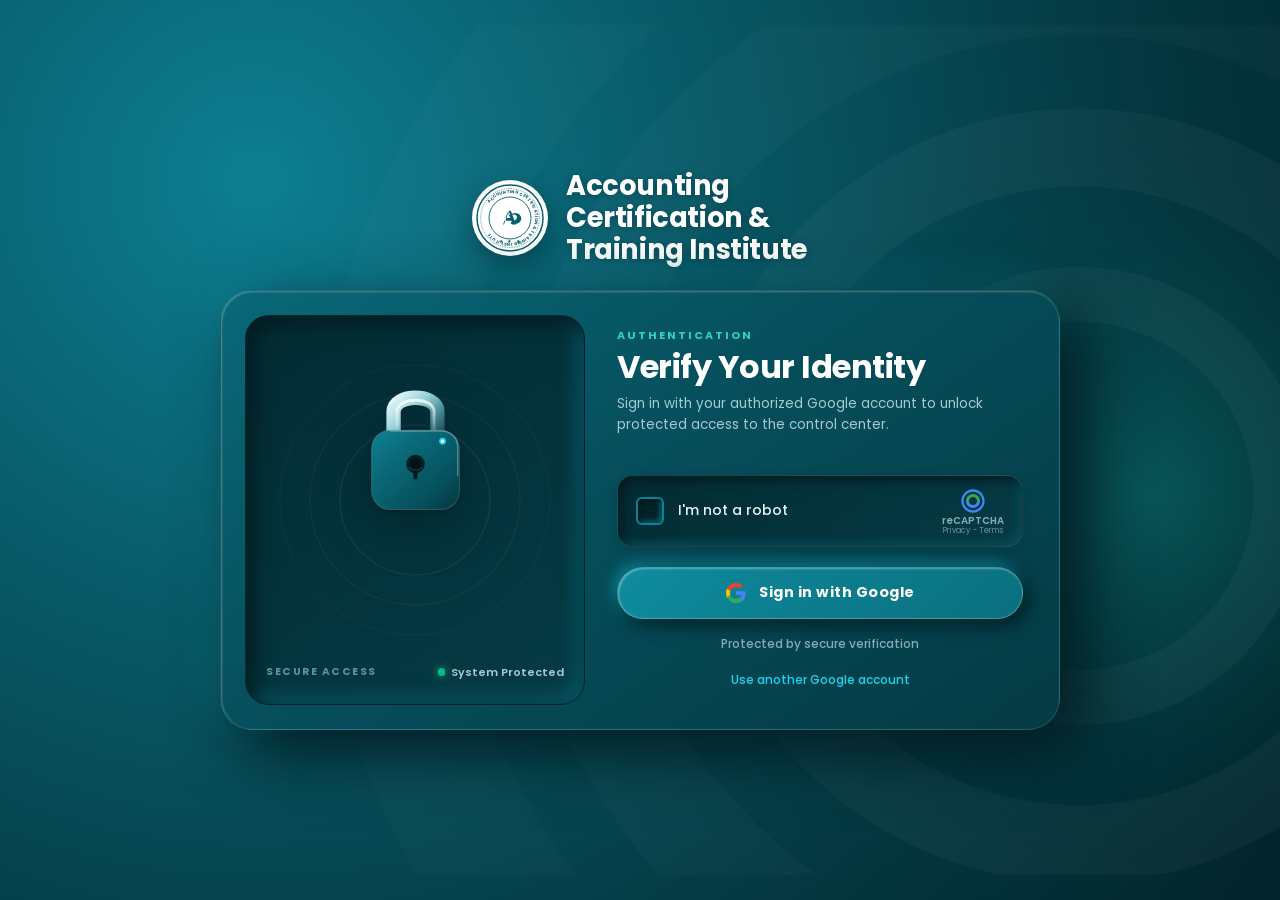
==== index.html @ cc37dbb9 "feat: google sign in with 3D lock-to-checkmark transition and no numeric inputs Co-authored-by: aren" ====
<!DOCTYPE html>
<html lang="en">
<head>
<meta charset="UTF-8">
<meta name="viewport" content="width=device-width, initial-scale=1.0">
<title>Accounting Certification &amp; Training Institute — Sign In</title>
<link rel="preconnect" href="https://fonts.googleapis.com">
<link rel="preconnect" href="https://fonts.gstatic.com" crossorigin>
<link href="https://fonts.googleapis.com/css2?family=Poppins:wght@300;400;500;600;700;800&display=swap" rel="stylesheet">
<link rel="stylesheet" href="css/style.css">
</head>
<body class="auth-3d-body">

<div class="auth-page-container">
  <!-- Subtle background ripple contours matching ACTI reference -->
  <svg class="bg-ripple-waves" viewBox="0 0 1200 900" aria-hidden="true">
    <defs>
      <radialGradient id="tealWaveGlow" cx="60%" cy="50%" r="50%">
        <stop offset="0%" stop-color="#14b8a6" stop-opacity="0.25"/>
        <stop offset="45%" stop-color="#0d9488" stop-opacity="0.12"/>
        <stop offset="100%" stop-color="#022d34" stop-opacity="0"/>
      </radialGradient>
    </defs>
    <circle cx="850" cy="500" r="220" fill="none" stroke="rgba(255,255,255,0.04)" stroke-width="60" />
    <circle cx="850" cy="500" r="380" fill="none" stroke="rgba(255,255,255,0.035)" stroke-width="85" />
    <circle cx="850" cy="500" r="560" fill="none" stroke="rgba(255,255,255,0.025)" stroke-width="115" />
    <circle cx="850" cy="500" r="760" fill="none" stroke="rgba(255,255,255,0.018)" stroke-width="145" />
    <circle cx="850" cy="500" r="420" fill="url(#tealWaveGlow)" />
  </svg>

  <!-- Top ACTI Brand Bar -->
  <header class="acti-brand-header">
    <div class="acti-seal-badge">
      <svg class="seal-svg" viewBox="0 0 120 120" width="76" height="76">
        <circle cx="60" cy="60" r="58" fill="#ffffff" />
        <circle cx="60" cy="60" r="55" fill="none" stroke="#085f6c" stroke-width="2.5" />
        <circle cx="60" cy="60" r="49" fill="none" stroke="#085f6c" stroke-width="1" stroke-dasharray="2,2" />
        <circle cx="60" cy="60" r="35" fill="none" stroke="#085f6c" stroke-width="1.5" />
        <defs>
          <path id="sealTextPath" d="M 18,60 A 42,42 0 1,1 102,60 A 42,42 0 0,1 18,60" />
        </defs>
        <text font-family="'Poppins', sans-serif" font-size="6.8" font-weight="700" fill="#085f6c" letter-spacing="0.7">
          <textPath href="#sealTextPath" startOffset="50%" text-anchor="middle">
            ACCOUNTING CERTIFICATION &amp; TRAINING INSTITUTE
          </textPath>
        </text>
        <text x="60" y="101" font-family="'Poppins', sans-serif" font-size="8" fill="#085f6c" text-anchor="middle" letter-spacing="3">★ ★ ★</text>
        <!-- Stylized AC monogram with eagle head in center -->
        <g transform="translate(60, 58) scale(0.72)" fill="#085f6c">
          <path d="M-22,18 L-14,18 L-2,-14 L2,-14 L14,18 L6,18 L3,9 L-13,9 L-16,18 Z M-11,3 L1,3 L-5,-10 Z" />
          <path d="M-2,-2 C12,-16 26,-6 26,4 C26,14 14,20 2,16 C0,15 4,12 8,10 C16,7 18,1 14,-4 C10,-8 2,-2 -2,-2 Z" />
          <!-- Eagle eye & beak contour -->
          <circle cx="-1" cy="-7" r="1.8" fill="#ffffff" />
          <path d="M12,-3 C16,-2 21,-5 23,-8 C20,-5 16,-5 12,-3 Z" />
        </g>
      </svg>
    </div>
    <div class="acti-brand-text">
      <h1 class="acti-title">Accounting<br>Certification &amp;<br>Training Institute</h1>
    </div>
  </header>

  <!-- The 3D Neumorphic Verification Card -->
  <main class="auth-3d-card" id="authCard">
    <!-- LEFT PANEL: Inset Frame with 3D Lock (Image 2) or 3D Check Dial (Image 1) -->
    <div class="auth-3d-left">
      <div class="auth-3d-well" id="auth3dWell">
        <!-- Concentric ripples inside well -->
        <svg class="well-ripples" viewBox="0 0 320 320" aria-hidden="true">
          <circle cx="160" cy="150" r="75" fill="none" stroke="rgba(255,255,255,0.06)" stroke-width="1.5" />
          <circle cx="160" cy="150" r="105" fill="none" stroke="rgba(255,255,255,0.04)" stroke-width="1.5" />
          <circle cx="160" cy="150" r="135" fill="none" stroke="rgba(255,255,255,0.025)" stroke-width="1.5" />
        </svg>

        <!-- STATE A: 3D Neumorphic Padlock (Default - Image 2) -->
        <div class="visual-lock-wrap" id="visualLock">
          <svg class="lock-3d-svg" viewBox="0 0 160 180" width="135" height="155">
            <defs>
              <linearGradient id="shackleGrad" x1="0%" y1="0%" x2="100%" y2="100%">
                <stop offset="0%" stop-color="#e2f6f8" />
                <stop offset="35%" stop-color="#9bd4dc" />
                <stop offset="70%" stop-color="#468894" />
                <stop offset="100%" stop-color="#1b4b53" />
              </linearGradient>
              <linearGradient id="shackleHighlight" x1="0%" y1="0%" x2="0%" y2="100%">
                <stop offset="0%" stop-color="#ffffff" stop-opacity="0.8" />
                <stop offset="100%" stop-color="#ffffff" stop-opacity="0" />
              </linearGradient>
              <linearGradient id="lockBodyGrad" x1="0%" y1="0%" x2="100%" y2="100%">
                <stop offset="0%" stop-color="#0f8193" />
                <stop offset="30%" stop-color="#0a6b7a" />
                <stop offset="75%" stop-color="#064f5c" />
                <stop offset="100%" stop-color="#03353e" />
              </linearGradient>
              <filter id="softGlow" x="-20%" y="-20%" width="140%" height="140%">
                <feGaussianBlur stdDeviation="3" result="blur" />
                <feComposite in="SourceGraphic" in2="blur" operator="over" />
              </filter>
            </defs>

            <path d="M 54,78 L 54,46 C 54,23 106,23 106,46 L 106,78" fill="none" stroke="#022127" stroke-width="18" stroke-linecap="round" opacity="0.4" />
            <path d="M 54,76 L 54,44 C 54,22 106,22 106,44 L 106,76" fill="none" stroke="url(#shackleGrad)" stroke-width="17" stroke-linecap="round" />
            <path d="M 58,74 L 58,44 C 58,26 102,26 102,44 L 102,74" fill="none" stroke="url(#shackleHighlight)" stroke-width="3.5" stroke-linecap="round" />

            <ellipse cx="54" cy="76" rx="10" ry="4" fill="#021c21" opacity="0.6" />
            <ellipse cx="106" cy="76" rx="10" ry="4" fill="#021c21" opacity="0.6" />

            <g class="lock-body-group">
              <rect x="29" y="69" width="102" height="92" rx="22" ry="22" fill="#021a1f" opacity="0.5" filter="url(#softGlow)" />
              <rect x="28" y="66" width="104" height="94" rx="22" ry="22" fill="url(#lockBodyGrad)" stroke="rgba(255,255,255,0.18)" stroke-width="1.2" />
              <path d="M 50,67 L 110,67 C 122,67 130,75 130,87 L 130,120" fill="none" stroke="rgba(255,255,255,0.3)" stroke-width="1.5" stroke-linecap="round" />

              <circle class="led-pulse-dot" cx="112" cy="79" r="4" fill="#22d3ee" />
              <circle cx="112" cy="79" r="2" fill="#ffffff" />

              <g class="lock-keyhole">
                <circle cx="80" cy="106" r="11" fill="#021f25" />
                <path d="M 76,106 L 84,106 L 82,124 L 78,124 Z" fill="#021f25" />
                <circle cx="80" cy="106" r="7" fill="#011418" />
                <path d="M 77.5,106 L 82.5,106 L 81.2,122 L 78.8,122 Z" fill="#011418" />
                <path d="M 72,110 A 11,11 0 0,0 88,110" fill="none" stroke="rgba(255,255,255,0.15)" stroke-width="1.2" />
              </g>
            </g>
          </svg>
        </div>

        <!-- STATE B: 3D Checkmark Dial (Upon Verified - Image 1) -->
        <div class="visual-dial-wrap" id="visualDial" style="display:none;">
          <svg class="dial-3d-svg" viewBox="0 0 200 200" width="165" height="165">
            <defs>
              <linearGradient id="dialBezelGrad" x1="0%" y1="0%" x2="100%" y2="100%">
                <stop offset="0%" stop-color="#0f8193" />
                <stop offset="100%" stop-color="#03353e" />
              </linearGradient>
              <linearGradient id="dialDomeGrad" x1="0%" y1="0%" x2="100%" y2="100%">
                <stop offset="0%" stop-color="#149cb2" />
                <stop offset="40%" stop-color="#0b7383" />
                <stop offset="100%" stop-color="#043c46" />
              </linearGradient>
              <filter id="dialGlow" x="-30%" y="-30%" width="160%" height="160%">
                <feGaussianBlur stdDeviation="4" result="blur" />
                <feComposite in="SourceGraphic" in2="blur" operator="over" />
              </filter>
            </defs>

            <circle cx="100" cy="103" r="66" fill="#021a1f" opacity="0.6" filter="url(#dialGlow)" />
            <circle cx="100" cy="100" r="66" fill="url(#dialBezelGrad)" stroke="rgba(255,255,255,0.22)" stroke-width="1.5" />
            <circle cx="100" cy="100" r="54" fill="#021c21" />
            <circle cx="100" cy="100" r="48" fill="url(#dialDomeGrad)" stroke="rgba(255,255,255,0.25)" stroke-width="1.2" />

            <!-- 3D Emerald Checkmark -->
            <path class="dial-check-path" d="M 80,102 L 94,116 L 126,82" fill="none" stroke="#10b981" stroke-width="8.5" stroke-linecap="round" stroke-linejoin="round" filter="drop-shadow(0 4px 8px rgba(16,185,129,0.5))" />
          </svg>
        </div>

        <!-- Well Footer Labels -->
        <div class="well-footer">
          <span class="well-secure-label">SECURE ACCESS</span>
          <span class="well-protected-label" id="wellStatusTag">
            <span class="status-green-dot"></span> System Protected
          </span>
        </div>
      </div>
    </div>

    <!-- RIGHT PANEL: Google Authentication (Clean, Google Sign-In Only, No Numerics) -->
    <div class="auth-3d-right">
      <div class="auth-header-block">
        <span class="auth-category-tag">AUTHENTICATION</span>
        <h2 class="auth-main-title">Verify Your Identity</h2>
        <p class="auth-sub-desc">Sign in with your authorized Google account to unlock protected access to the control center.</p>
      </div>

      <form id="googleAuthForm" class="auth-google-form" novalidate>
        <!-- Honeypot (hidden) -->
        <div style="display:none;" aria-hidden="true">
          <input type="text" id="hp" name="hp" tabindex="-1" autocomplete="off">
        </div>

        <!-- 3D Neumorphic reCAPTCHA Box -->
        <div class="auth-recaptcha-card">
          <div class="recaptcha-left-group">
            <div class="recaptcha-3d-box" id="recaptchaBox" role="checkbox" tabindex="0" aria-checked="false">
              <svg class="recaptcha-check-svg" viewBox="0 0 24 24" width="18" height="18">
                <path d="M4 12l5 5L20 6" fill="none" stroke="#22d3ee" stroke-width="3.2" stroke-linecap="round" stroke-linejoin="round"/>
              </svg>
            </div>
            <label class="recaptcha-3d-label" id="recaptchaLabel">I'm not a robot</label>
          </div>

          <div class="recaptcha-right-badge">
            <svg viewBox="0 0 24 24" width="28" height="28">
              <path fill="#4285F4" d="M12 2C6.48 2 2 6.48 2 12s4.48 10 10 10 10-4.48 10-10S17.52 2 12 2zm0 18c-4.41 0-8-3.59-8-8s3.59-8 8-8 8 3.59 8 8-3.59 8-8 8z"/>
              <path fill="#34A853" d="M12 6c-3.31 0-6 2.69-6 6h2.5c0-1.93 1.57-3.5 3.5-3.5s3.5 1.57 3.5 3.5h2.5c0-3.31-2.69-6-6-6z"/>
              <path fill="#4285F4" d="M12 18c3.31 0 6-2.69 6-6h-2.5c0 1.93-1.57 3.5-3.5 3.5S8.5 13.93 8.5 12H6c0 3.31 2.69 6 6 6z"/>
            </svg>
            <span class="recaptcha-brand-txt">reCAPTCHA</span>
            <span class="recaptcha-terms-txt">Privacy - Terms</span>
          </div>
        </div>

        <div class="recaptcha-err-hint" id="recaptchaHint" style="display:none;">
          Please verify that you are not a robot.
        </div>

        <!-- 3D Pill Google Sign-In Button -->
        <button type="submit" class="btn-3d-google-signin" id="btnGoogleSignIn">
          <svg class="google-icon" viewBox="0 0 24 24" width="22" height="22">
            <path fill="#4285F4" d="M22.56 12.25c0-.78-.07-1.53-.2-2.25H12v4.26h5.92c-.26 1.37-1.04 2.53-2.21 3.31v2.77h3.57c2.08-1.92 3.28-4.74 3.28-8.09z"/>
            <path fill="#34A853" d="M12 23c2.97 0 5.46-.98 7.28-2.66l-3.57-2.77c-.98.66-2.23 1.06-3.71 1.06-2.86 0-5.29-1.93-6.16-4.53H2.18v2.84C3.99 20.53 7.7 23 12 23z"/>
            <path fill="#FBBC05" d="M5.84 14.09c-.22-.66-.35-1.36-.35-2.09s.13-1.43.35-2.09V7.06H2.18C1.43 8.55 1 10.22 1 12s.43 3.45 1.18 4.94l2.85-2.22.81-.63z"/>
            <path fill="#EA4335" d="M12 5.38c1.62 0 3.06.56 4.21 1.64l3.15-3.15C17.45 2.09 14.97 1 12 1 7.7 1 3.99 3.47 2.18 7.06l3.66 2.84c.87-2.6 3.3-4.52 6.16-4.52z"/>
          </svg>
          <span id="btnText">Sign in with Google</span>
        </button>

        <!-- Status / Feedback Line -->
        <div class="auth-feedback-status" id="authFeedback">
          Protected by secure verification
        </div>

        <!-- Optional Switch Account link -->
        <div class="auth-alt-row">
          <button type="button" class="btn-alt-account" id="btnAltAccount">
            Use another Google account
          </button>
        </div>
      </form>
    </div>
  </main>
</div>

<script type="module" src="js/app.js"></script>
</body>
</html>
---- css/style.css ----
/* ==========================================================================
   ACCOUNTING CERTIFICATION & TRAINING INSTITUTE — CONTROL CENTER
   3D Neumorphic Teal Theme — Identity Verification & Secure Portal
   Main Admin: dcchamie25@gmail.com
   Font: Poppins exclusively
   ========================================================================== */

@import url('https://fonts.googleapis.com/css2?family=Poppins:wght@300;400;500;600;700;800&display=swap');

:root {
  --teal: #086375;
  --teal-dark: #054a57;
  --teal-deep: #023840;
  --teal-ocean: #065a68;
  --teal-light: #0d8299;
  --teal-pale: #e0f2f1;
  --teal-cyan: #22d3ee;
  --teal-mint: #2dd4bf;

  --ink: #0f172a;
  --ink-dim: #475569;
  --bg: #f4f9fa;
  --surface: #ffffff;
  --surface-2: #eef6f8;
  --line: #cfe6ea;

  --error: #ef4444;
  --success: #10b981;
  --warning: #f59e0b;

  --shadow: 0 4px 12px rgba(8, 99, 117, 0.08);
  --shadow-sm: 0 2px 6px rgba(8, 99, 117, 0.04);
  --radius: 14px;
  --radius-sm: 8px;

  --font-head: 'Poppins', -apple-system, BlinkMacSystemFont, "Segoe UI", Roboto, sans-serif;
  --font-body: 'Poppins', -apple-system, BlinkMacSystemFont, "Segoe UI", Roboto, sans-serif;

  --transition: 200ms ease;
}

* { box-sizing: border-box; margin: 0; padding: 0; }

html { scroll-behavior: smooth; }

body {
  font-family: var(--font-body);
  background: var(--bg);
  color: var(--ink);
  line-height: 1.5;
  -webkit-font-smoothing: antialiased;
}

a { color: var(--teal-dark); text-decoration: none; }
a:hover { text-decoration: underline; }

button {
  font-family: inherit;
  border: none;
  outline: none;
  background: none;
  cursor: pointer;
}

input, select, textarea {
  font-family: inherit;
  font-size: 1rem;
}

::selection { background: var(--teal-mint); color: #022c33; }

/* ==========================================================================
   3D NEUMORPHIC TEAL AUTHENTICATION / VERIFY YOUR IDENTITY (IMAGE 1, 2, 3)
   ========================================================================== */

.auth-3d-body {
  min-height: 100vh;
  width: 100vw;
  background: radial-gradient(circle at 20% 20%, #0d7f92 0%, #085a68 35%, #043841 70%, #022329 100%);
  display: flex;
  align-items: center;
  justify-content: center;
  overflow-x: hidden;
  position: relative;
  font-family: var(--font-body);
}

.auth-page-container {
  width: 100%;
  min-height: 100vh;
  display: flex;
  flex-direction: column;
  align-items: center;
  justify-content: center;
  padding: 32px 20px;
  position: relative;
  z-index: 2;
}

/* Background ripple wave circles radiating in deep teal */
.bg-ripple-waves {
  position: fixed;
  right: -120px;
  top: 50%;
  transform: translateY(-50%);
  width: 1100px;
  height: 850px;
  pointer-events: none;
  z-index: 1;
}

/* Top ACTI Seal & Brand Title */
.acti-brand-header {
  display: flex;
  align-items: center;
  gap: 18px;
  margin-bottom: 24px;
  z-index: 5;
  user-select: none;
}

.acti-seal-badge {
  width: 76px;
  height: 76px;
  border-radius: 50%;
  background: #ffffff;
  padding: 2px;
  display: flex;
  align-items: center;
  justify-content: center;
  box-shadow: 0 12px 30px rgba(2, 28, 33, 0.45);
  transition: transform 0.3s ease;
}

.acti-seal-badge:hover {
  transform: scale(1.04);
}

.acti-brand-text {
  display: flex;
  flex-direction: column;
}

.acti-title {
  font-family: var(--font-head);
  font-size: clamp(1.35rem, 2.6vw, 1.7rem);
  font-weight: 700;
  color: #ffffff;
  line-height: 1.18;
  letter-spacing: -0.4px;
  margin: 0;
  text-shadow: 0 2px 8px rgba(2, 28, 33, 0.35);
}

/* Main 3D Neumorphic Card */
.auth-3d-card {
  display: flex;
  flex-direction: row;
  width: 100%;
  max-width: 840px;
  min-height: 440px;
  border-radius: 32px;
  background: linear-gradient(145deg, #096878 0%, #064e5b 45%, #043a44 100%);
  box-shadow:
    22px 22px 65px #021a1f,
    -12px -12px 42px rgba(18, 142, 163, 0.32),
    inset 1px 1px 2px rgba(255, 255, 255, 0.28);
  border: 1px solid rgba(255, 255, 255, 0.12);
  padding: 24px;
  gap: 32px;
  position: relative;
  z-index: 5;
  backdrop-filter: blur(8px);
  box-sizing: border-box;
}

/* Left Panel: Recessed Inset Well */
.auth-3d-left {
  flex: 0 0 340px;
  display: flex;
  flex-direction: column;
}

.auth-3d-well {
  position: relative;
  flex: 1;
  border-radius: 24px;
  background: linear-gradient(145deg, #032b32 0%, #053b45 100%);
  box-shadow:
    inset 8px 8px 18px #021c21,
    inset -8px -8px 18px #085563;
  border: 1px solid rgba(0, 0, 0, 0.25);
  display: flex;
  flex-direction: column;
  align-items: center;
  justify-content: center;
  padding: 24px 20px;
  overflow: hidden;
}

/* Concentric ripples inside well */
.well-ripples {
  position: absolute;
  top: 50%;
  left: 50%;
  transform: translate(-50%, -50%);
  width: 320px;
  height: 320px;
  pointer-events: none;
  z-index: 1;
}

/* 3D Padlock and 3D Dial Visual Wrappers */
.visual-lock-wrap,
.visual-dial-wrap {
  position: relative;
  z-index: 2;
  display: flex;
  align-items: center;
  justify-content: center;
  width: 100%;
  height: 220px;
  transition: all 0.4s cubic-bezier(0.16, 1, 0.3, 1);
}

.lock-3d-svg {
  filter: drop-shadow(0 14px 24px rgba(2, 22, 27, 0.45));
  transition: transform 0.3s ease;
}

.lock-3d-svg:hover {
  transform: scale(1.03);
}

/* Status LED Pulse */
.led-pulse-dot {
  animation: ledGlowPulse 2s infinite ease-in-out;
}

@keyframes ledGlowPulse {
  0%, 100% { fill: #22d3ee; filter: drop-shadow(0 0 2px #22d3ee); }
  50% { fill: #38bdf8; filter: drop-shadow(0 0 8px #38bdf8); }
}

.dial-3d-svg {
  filter: drop-shadow(0 14px 26px rgba(2, 22, 27, 0.5));
}

.dial-check-path {
  animation: checkmarkPop 0.5s cubic-bezier(0.16, 1, 0.3, 1) forwards;
}

@keyframes checkmarkPop {
  0% { stroke-dasharray: 80; stroke-dashoffset: 80; opacity: 0; }
  100% { stroke-dasharray: 80; stroke-dashoffset: 0; opacity: 1; }
}

/* Well Footer */
.well-footer {
  width: 100%;
  display: flex;
  align-items: center;
  justify-content: space-between;
  margin-top: auto;
  padding-top: 10px;
  position: relative;
  z-index: 2;
  user-select: none;
}

.well-secure-label {
  font-family: var(--font-head);
  font-size: 10.5px;
  font-weight: 700;
  color: #5b929c;
  letter-spacing: 1.5px;
}

.well-protected-label {
  font-family: var(--font-head);
  font-size: 11px;
  font-weight: 600;
  color: #a4cbd2;
  display: flex;
  align-items: center;
  gap: 6px;
}

.status-green-dot {
  width: 7.5px;
  height: 7.5px;
  border-radius: 50%;
  background: #10b981;
  box-shadow: 0 0 8px #10b981;
  display: inline-block;
}

/* Right Panel: Authentication Form */
.auth-3d-right {
  flex: 1;
  display: flex;
  flex-direction: column;
  justify-content: center;
  padding: 8px 12px 8px 0;
}

.auth-header-block {
  margin-bottom: 22px;
}

.auth-category-tag {
  display: block;
  font-family: var(--font-head);
  font-size: 11px;
  font-weight: 700;
  color: #2dd4bf;
  letter-spacing: 2px;
  text-transform: uppercase;
  margin-bottom: 4px;
}

.auth-main-title {
  font-family: var(--font-head);
  font-size: clamp(1.65rem, 2.5vw, 2.1rem);
  font-weight: 700;
  color: #ffffff;
  letter-spacing: -0.5px;
  margin: 0 0 8px 0;
  line-height: 1.2;
}

.auth-sub-desc {
  font-family: var(--font-body);
  font-size: 13.5px;
  color: #a2cbd2;
  line-height: 1.5;
  margin: 0;
}

/* 3D Neumorphic reCAPTCHA Card */
.auth-recaptcha-card {
  display: flex;
  align-items: center;
  justify-content: space-between;
  width: 100%;
  height: 72px;
  background: linear-gradient(145deg, #032b32 0%, #053b45 100%);
  border: 1px solid rgba(255, 255, 255, 0.1);
  border-radius: 16px;
  padding: 0 18px;
  margin-top: 18px;
  margin-bottom: 20px;
  box-shadow:
    inset 4px 4px 10px #021a1e,
    inset -3px -3px 8px #085563,
    0 4px 12px rgba(2, 28, 33, 0.2);
  box-sizing: border-box;
  transition: border-color 0.2s ease;
}

.auth-recaptcha-card:hover {
  border-color: rgba(34, 211, 238, 0.35);
}

.recaptcha-left-group {
  display: flex;
  align-items: center;
  gap: 14px;
}

.recaptcha-3d-box {
  width: 28px;
  height: 28px;
  border-radius: 6px;
  background: #022228;
  border: 2px solid #0d8294;
  box-shadow: inset 2px 2px 5px #011417, inset -2px -2px 5px #0a6977;
  display: flex;
  align-items: center;
  justify-content: center;
  cursor: pointer;
  transition: all 0.2s ease;
  flex-shrink: 0;
}

.recaptcha-3d-box:hover {
  border-color: #22d3ee;
  box-shadow: inset 2px 2px 5px #011417, inset -2px -2px 5px #0a6977, 0 0 10px rgba(34, 211, 238, 0.3);
}

.recaptcha-3d-box.checked {
  background: #022f37;
  border-color: #22d3ee;
  box-shadow: 0 0 12px rgba(34, 211, 238, 0.5);
}

.recaptcha-check-svg {
  display: none;
}

.recaptcha-3d-box.checked .recaptcha-check-svg {
  display: block;
}

.recaptcha-3d-label {
  font-family: var(--font-head);
  font-size: 14px;
  font-weight: 500;
  color: #e2f6f8;
  white-space: nowrap;
  cursor: pointer;
  user-select: none;
}

.recaptcha-right-badge {
  display: flex;
  flex-direction: column;
  align-items: center;
  justify-content: center;
  gap: 1px;
  user-select: none;
}

.recaptcha-brand-txt {
  font-family: var(--font-head);
  font-size: 10px;
  font-weight: 600;
  color: #82aeb6;
  line-height: 1;
}

.recaptcha-terms-txt {
  font-family: var(--font-head);
  font-size: 8px;
  color: #5b929c;
  line-height: 1;
}

.recaptcha-err-hint {
  font-family: var(--font-head);
  font-size: 12.5px;
  font-weight: 600;
  color: #f87171;
  margin-top: -12px;
  margin-bottom: 16px;
  text-align: left;
}

/* 3D Pill Google Sign-In Button */
.btn-3d-google-signin {
  width: 100%;
  height: 52px;
  border-radius: 26px;
  border: 1px solid rgba(255, 255, 255, 0.22);
  background: linear-gradient(135deg, #0e8c9e 0%, #0a6f7e 100%);
  box-shadow:
    6px 6px 18px #021d22,
    -4px -4px 14px #0e8798,
    inset 1px 1px 2px rgba(255, 255, 255, 0.35);
  color: #ffffff;
  font-family: var(--font-head);
  font-size: 14.5px;
  font-weight: 700;
  letter-spacing: 0.5px;
  cursor: pointer;
  transition: all 0.25s ease;
  margin-bottom: 16px;
  display: flex;
  align-items: center;
  justify-content: center;
  gap: 12px;
  user-select: none;
}

.btn-3d-google-signin:hover {
  transform: translateY(-2px);
  box-shadow:
    8px 8px 24px #021d22,
    -6px -6px 18px #129bb0,
    0 0 16px rgba(34, 211, 238, 0.3);
  background: linear-gradient(135deg, #129bb0 0%, #0c7c8d 100%);
}

.btn-3d-google-signin:active {
  transform: translateY(1px);
  box-shadow: inset 4px 4px 8px #032c33;
}

.btn-3d-google-signin.verified-btn {
  background: linear-gradient(135deg, #059669 0%, #10b981 100%);
  box-shadow:
    0 0 24px rgba(16, 185, 129, 0.55),
    inset 1px 1px 2px rgba(255, 255, 255, 0.4);
}

.auth-alt-row {
  display: flex;
  justify-content: center;
  margin-top: 6px;
}

.btn-alt-account {
  font-family: var(--font-head);
  font-size: 12px;
  font-weight: 500;
  color: #22d3ee;
  text-decoration: none;
  cursor: pointer;
  transition: color 0.2s;
  background: none;
  border: none;
  padding: 4px;
}

.btn-alt-account:hover {
  color: #67e8f9;
  text-decoration: underline;
}

/* Status / Feedback Line */
.auth-feedback-status {
  font-family: var(--font-head);
  font-size: 12px;
  font-weight: 500;
  color: #82aeb6;
  text-align: center;
  margin-bottom: 14px;
  min-height: 18px;
  transition: all 0.3s ease;
}

.auth-feedback-status.success {
  color: #34d399;
  font-weight: 700;
  text-shadow: 0 0 10px rgba(52, 211, 153, 0.45);
}

.auth-feedback-status.error {
  color: #f87171;
  font-weight: 600;
}

/* Responsive Breakpoints */
@media (max-width: 820px) {
  .auth-3d-card {
    flex-direction: column;
    max-width: 440px;
    padding: 20px;
    gap: 20px;
  }

  .auth-3d-left {
    flex: none;
    width: 100%;
    height: 250px;
  }

  .auth-3d-right {
    padding: 0;
  }

  .acti-brand-header {
    flex-direction: column;
    text-align: center;
    gap: 12px;
  }
}

/* ==========================================================================
   DASHBOARD / APP SHELL (FULL SYSTEM PRESERVED WITH POPPINS)
   ========================================================================== */

.app-shell {
  display: none;
  height: 100vh;
  width: 100vw;
  background: var(--bg);
  position: fixed;
  top: 0; left: 0;
  z-index: 10;
}

.app-shell.visible {
  display: flex;
}

.app-sidebar {
  width: 260px;
  background: var(--surface);
  border-right: 1px solid var(--line);
  display: flex;
  flex-direction: column;
  z-index: 30;
}

.brand-bar {
  padding: 20px;
  background: var(--teal-deep);
  color: #fff;
}

.brand-mark {
  width: 32px; height: 32px;
  background: var(--teal);
  border-radius: var(--radius-sm);
  display: flex; align-items: center; justify-content: center;
  font-size: 18px;
  margin-bottom: 8px;
}

.brand-name { font-weight: 800; font-size: 1.1rem; letter-spacing: -0.5px; }
.brand-name small { display: block; font-size: 0.75rem; color: var(--teal-pale); margin-top: 2px; }

.nav-list { list-style: none; padding: 0; margin: 0; flex: 1; overflow-y: auto; }
.nav-item { padding: 0; }
.nav-link {
  display: flex; align-items: center; gap: 12px;
  padding: 12px 20px;
  color: var(--ink-dim);
  font-size: 0.9rem;
  font-weight: 600;
  border-left: 3px solid transparent;
  transition: all 0.2s;
}
.nav-link:hover { background: var(--surface-2); color: var(--teal-dark); border-left-color: var(--teal); }
.nav-link.active { background: var(--teal-pale); color: var(--teal-dark); border-left-color: var(--teal); }
.nav-link svg { width: 20px; height: 20px; flex-shrink: 0; }

.nav-footer { padding: 20px; font-size: 0.75rem; color: var(--ink-dim); border-top: 1px solid var(--line); }

.app-main { flex: 1; display: flex; flex-direction: column; overflow: hidden; }

.app-topbar {
  height: 60px;
  background: var(--surface);
  border-bottom: 1px solid var(--line);
  display: flex; align-items: center; justify-content: space-between;
  padding: 0 24px;
  z-index: 20;
}

.topbar-left { display: flex; align-items: center; gap: 16px; }
.burger { width: 32px; height: 32px; display: flex; align-items: center; justify-content: center; border-radius: var(--radius-sm); color: var(--ink-dim); }
.burger:hover { background: var(--surface-2); }
.page-title { font-weight: 800; font-size: 1.1rem; color: var(--ink); }

.topbar-right { display: flex; align-items: center; gap: 12px; }
.search-wrap { position: relative; }
.search-wrap input {
  padding: 8px 12px 8px 32px;
  border: 1px solid var(--line);
  border-radius: var(--radius-sm);
  background: var(--surface-2);
  color: var(--ink);
  font-size: 0.9rem;
  outline: none;
  width: 200px;
}
.search-wrap svg { position: absolute; left: 10px; top: 50%; transform: translateY(-50%); width: 16px; height: 16px; color: var(--ink-dim); }

.topbar-actions { display: flex; align-items: center; gap: 12px; }
.btn-icon { width: 36px; height: 36px; display: flex; align-items: center; justify-content: center; border-radius: var(--radius-sm); color: var(--ink-dim); position: relative; }
.btn-icon:hover { background: var(--surface-2); color: var(--teal-dark); }
.notif-badge {
  position: absolute; top: 6px; right: 6px;
  width: 10px; height: 10px;
  background: var(--error); border-radius: 50%;
  font-size: 0; color: #fff;
}
.btn-primary {
  padding: 10px 18px;
  background: var(--teal);
  color: #fff;
  font-weight: 700;
  border-radius: var(--radius-sm);
  font-size: 0.9rem;
  box-shadow: var(--shadow-sm);
}
.btn-primary:hover { background: var(--teal-dark); }

.app-content { flex: 1; overflow-y: auto; padding: 24px; }

.module-header {
  display: flex; align-items: center; justify-content: space-between;
  margin-bottom: 24px;
}
.module-header > div { flex: 1; }
.module-header h2 { font-weight: 800; font-size: 1.4rem; color: var(--ink); letter-spacing: -0.5px; }
.module-header .sub { color: var(--ink-dim); font-size: 0.9rem; margin-top: 4px; }
.card-actions { display: flex; gap: 8px; align-items: center; }
.card-actions .btn-sm { padding: 6px 12px; font-size: 0.85rem; }

.kpi-row {
  display: grid;
  grid-template-columns: repeat(auto-fit, minmax(180px, 1fr));
  gap: 16px;
  margin-bottom: 24px;
}
.kpi {
  background: var(--surface);
  border: 1px solid var(--line);
  border-radius: var(--radius);
  padding: 16px;
}
.kpi-label { font-size: 0.8rem; color: var(--ink-dim); text-transform: uppercase; letter-spacing: 0.5px; font-weight: 700; margin-bottom: 6px; }
.kpi-value { font-size: 1.6rem; font-weight: 800; color: var(--ink); }
.kpi-delta { font-size: 0.8rem; margin-top: 4px; }
.kpi-delta.neu { color: var(--ink-dim); }
.kpi-delta.pos { color: var(--success); }
.kpi-delta.neg { color: var(--error); }

.card {
  background: var(--surface);
  border: 1px solid var(--line);
  border-radius: var(--radius);
  margin-bottom: 20px;
  overflow: hidden;
}
.card-header {
  padding: 16px 20px;
  border-bottom: 1px solid var(--line);
  display: flex; align-items: center; justify-content: space-between;
}
.card-header h3 { font-weight: 800; font-size: 1rem; color: var(--ink); }
.card-body { padding: 20px; }

table { width: 100%; border-collapse: collapse; }
th, td { padding: 10px 12px; text-align: left; border-bottom: 1px solid var(--line); font-size: 0.9rem; }
th { background: var(--surface-2); font-weight: 800; color: var(--ink-dim); font-size: 0.8rem; text-transform: uppercase; letter-spacing: 0.4px; }
tr:last-child td { border-bottom: none; }

.badge {
  display: inline-flex; align-items: center;
  padding: 4px 10px;
  border-radius: 20px;
  font-size: 0.75rem;
  font-weight: 700;
  text-transform: uppercase;
}
.badge-bg { background: var(--teal); color: #fff; }
.badge-success { background: #e8f5e9; color: var(--success); }
.badge-warning { background: #fffde7; color: var(--warning); }
.badge-error { background: #ffebee; color: var(--error); }
.badge-info { background: var(--teal-pale); color: var(--teal-dark); }

.form-grid { display: grid; gap: 16px; }
.field { display: flex; flex-direction: column; gap: 6px; }
.field label { font-size: 0.85rem; font-weight: 700; color: var(--ink); }
.hint { font-size: 0.8rem; color: var(--ink-dim); }

.modal-overlay {
  position: fixed; top: 0; left: 0; width: 100vw; height: 100vh;
  background: rgba(0,0,0,0.4);
  display: flex; align-items: center; justify-content: center;
  z-index: 100;
  backdrop-filter: blur(4px);
}
.modal {
  background: var(--surface);
  border-radius: var(--radius);
  box-shadow: var(--shadow);
  width: 100%;
  max-width: 560px;
  max-height: 90vh;
  overflow-y: auto;
}
.modal-header {
  display: flex; align-items: center; justify-content: space-between;
  padding: 16px 20px;
  border-bottom: 1px solid var(--line);
}
.modal-header h3 { font-weight: 800; font-size: 1.1rem; color: var(--ink); }
.btn-close {
  width: 32px; height: 32px;
  display: flex; align-items: center; justify-content: center;
  border-radius: var(--radius-sm);
  color: var(--ink-dim);
  font-size: 1.2rem;
}
.btn-close:hover { background: var(--surface-2); color: var(--error); }
.modal-body { padding: 20px; }
.modal-footer {
  display: flex; align-items: center; justify-content: flex-end;
  gap: 10px;
  padding: 16px 20px;
  border-top: 1px solid var(--line);
  background: var(--surface-2);
}
.btn-sm {
  padding: 8px 14px;
  border-radius: var(--radius-sm);
  font-size: 0.85rem;
  font-weight: 700;
  transition: all 0.2s;
  background: var(--surface-2);
  color: var(--ink);
  border: 1px solid var(--line);
}
.btn-sm:hover { background: var(--teal); color: #fff; border-color: var(--teal); }
.btn-sm.teal { background: var(--teal); color: #fff; }
.btn-sm.teal:hover { background: var(--teal-dark); }
.btn-sm:disabled { opacity: 0.5; cursor: not-allowed; }

.empty-state {
  display: flex; flex-direction: column; align-items: center;
  padding: 40px; color: var(--ink-dim);
}
.empty-icon { font-size: 3rem; margin-bottom: 12px; }
.empty-state h3 { font-weight: 800; margin-bottom: 6px; }
.empty-state p { font-size: 0.9rem; }

@media (max-width: 768px) {
  .app-sidebar { position: fixed; left: -100%; transition: left 0.3s; z-index: 35; }
  .app-sidebar.open { left: 0; }
  .app-content { padding: 16px; }
  .kpi-row { grid-template-columns: 1fr; }
  .topbar-right .search-wrap input { width: 140px; }
}
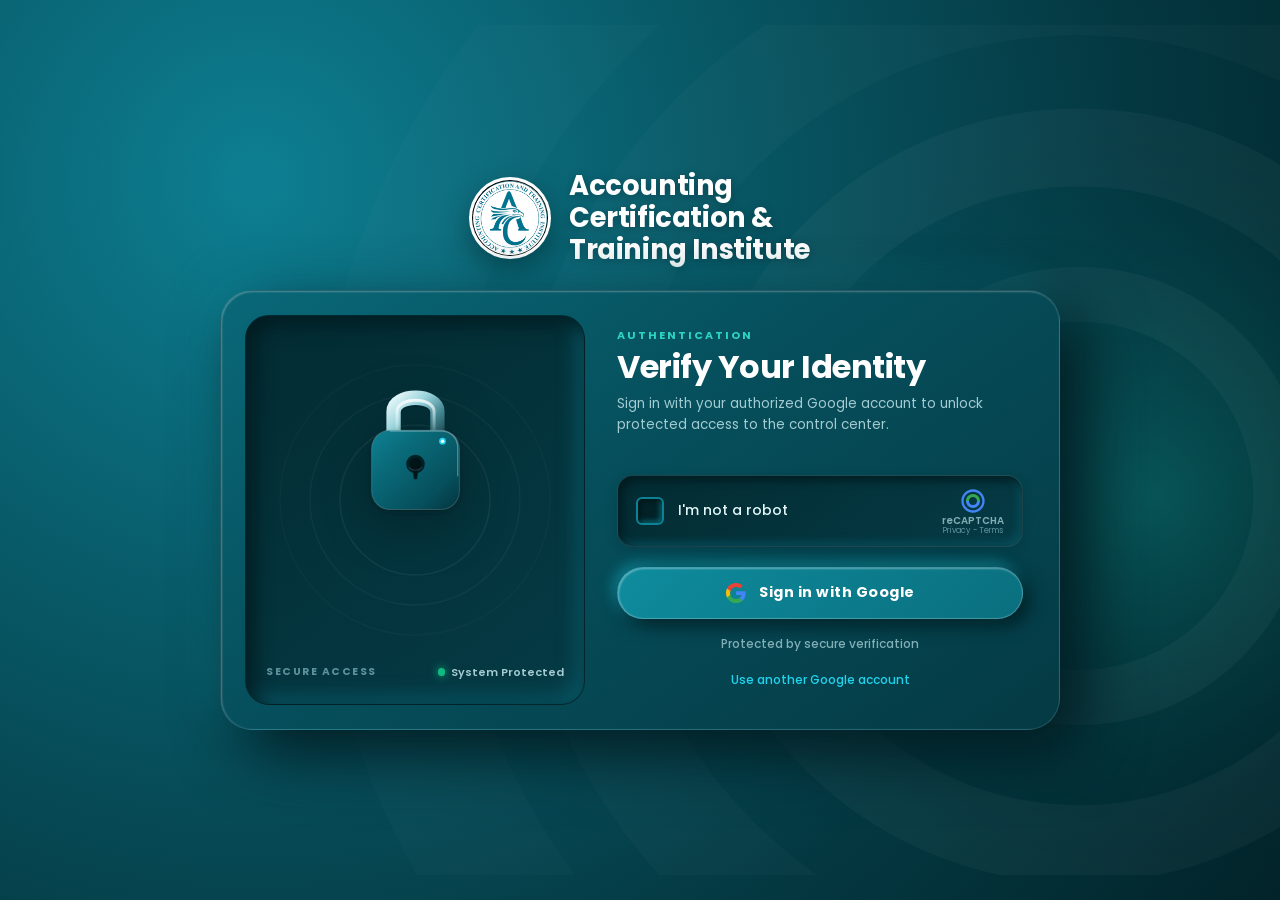
==== commit aaadf257: "feat: use official circular transparent ACTI logo, upgrade modern sidebar menus without footer, and " ====
--- a/index.html
+++ b/index.html
@@ -7,6 +7,7 @@
 <link rel="preconnect" href="https://fonts.googleapis.com">
 <link rel="preconnect" href="https://fonts.gstatic.com" crossorigin>
 <link href="https://fonts.googleapis.com/css2?family=Poppins:wght@300;400;500;600;700;800&display=swap" rel="stylesheet">
+<link rel="icon" type="image/svg+xml" href="favicon.svg">
 <link rel="stylesheet" href="css/style.css">
 </head>
 <body class="auth-3d-body">
@@ -31,29 +32,7 @@
   <!-- Top ACTI Brand Bar -->
   <header class="acti-brand-header">
     <div class="acti-seal-badge">
-      <svg class="seal-svg" viewBox="0 0 120 120" width="76" height="76">
-        <circle cx="60" cy="60" r="58" fill="#ffffff" />
-        <circle cx="60" cy="60" r="55" fill="none" stroke="#085f6c" stroke-width="2.5" />
-        <circle cx="60" cy="60" r="49" fill="none" stroke="#085f6c" stroke-width="1" stroke-dasharray="2,2" />
-        <circle cx="60" cy="60" r="35" fill="none" stroke="#085f6c" stroke-width="1.5" />
-        <defs>
-          <path id="sealTextPath" d="M 18,60 A 42,42 0 1,1 102,60 A 42,42 0 0,1 18,60" />
-        </defs>
-        <text font-family="'Poppins', sans-serif" font-size="6.8" font-weight="700" fill="#085f6c" letter-spacing="0.7">
-          <textPath href="#sealTextPath" startOffset="50%" text-anchor="middle">
-            ACCOUNTING CERTIFICATION &amp; TRAINING INSTITUTE
-          </textPath>
-        </text>
-        <text x="60" y="101" font-family="'Poppins', sans-serif" font-size="8" fill="#085f6c" text-anchor="middle" letter-spacing="3">★ ★ ★</text>
-        <!-- Stylized AC monogram with eagle head in center -->
-        <g transform="translate(60, 58) scale(0.72)" fill="#085f6c">
-          <path d="M-22,18 L-14,18 L-2,-14 L2,-14 L14,18 L6,18 L3,9 L-13,9 L-16,18 Z M-11,3 L1,3 L-5,-10 Z" />
-          <path d="M-2,-2 C12,-16 26,-6 26,4 C26,14 14,20 2,16 C0,15 4,12 8,10 C16,7 18,1 14,-4 C10,-8 2,-2 -2,-2 Z" />
-          <!-- Eagle eye & beak contour -->
-          <circle cx="-1" cy="-7" r="1.8" fill="#ffffff" />
-          <path d="M12,-3 C16,-2 21,-5 23,-8 C20,-5 16,-5 12,-3 Z" />
-        </g>
-      </svg>
+      <img src="assets/acti-logo.png" alt="ACTI Seal" class="acti-seal-img" width="82" height="82">
     </div>
     <div class="acti-brand-text">
       <h1 class="acti-title">Accounting<br>Certification &amp;<br>Training Institute</h1>
--- a/css/style.css
+++ b/css/style.css
@@ -120,20 +120,29 @@
 }
 
 .acti-seal-badge {
-  width: 76px;
-  height: 76px;
+  width: 82px;
+  height: 82px;
   border-radius: 50%;
   background: #ffffff;
-  padding: 2px;
+  padding: 3px;
   display: flex;
   align-items: center;
   justify-content: center;
   box-shadow: 0 12px 30px rgba(2, 28, 33, 0.45);
   transition: transform 0.3s ease;
+  flex-shrink: 0;
 }
 
 .acti-seal-badge:hover {
   transform: scale(1.04);
+}
+
+.acti-seal-img {
+  width: 100%;
+  height: 100%;
+  border-radius: 50%;
+  object-fit: cover;
+  display: block;
 }
 
 .acti-brand-text {
@@ -585,48 +594,120 @@
 }
 
 .app-sidebar {
-  width: 260px;
+  width: 275px;
   background: var(--surface);
-  border-right: 1px solid var(--line);
+  border-right: 1px solid #e2edf0;
   display: flex;
   flex-direction: column;
   z-index: 30;
+  box-shadow: 2px 0 12px rgba(8, 99, 117, 0.03);
 }
 
 .brand-bar {
-  padding: 20px;
-  background: var(--teal-deep);
+  padding: 22px 20px;
+  background: linear-gradient(135deg, #023840 0%, #065a68 55%, #086375 100%);
   color: #fff;
-}
-
-.brand-mark {
-  width: 32px; height: 32px;
-  background: var(--teal);
-  border-radius: var(--radius-sm);
-  display: flex; align-items: center; justify-content: center;
-  font-size: 18px;
-  margin-bottom: 8px;
-}
-
-.brand-name { font-weight: 800; font-size: 1.1rem; letter-spacing: -0.5px; }
-.brand-name small { display: block; font-size: 0.75rem; color: var(--teal-pale); margin-top: 2px; }
-
-.nav-list { list-style: none; padding: 0; margin: 0; flex: 1; overflow-y: auto; }
+  display: flex;
+  align-items: center;
+  gap: 14px;
+}
+
+.sidebar-brand-logo {
+  width: 48px;
+  height: 48px;
+  border-radius: 50%;
+  background: #ffffff;
+  padding: 2px;
+  box-shadow: 0 4px 12px rgba(0, 0, 0, 0.22);
+  flex-shrink: 0;
+  object-fit: cover;
+}
+
+.brand-text-wrap {
+  display: flex;
+  flex-direction: column;
+  overflow: hidden;
+}
+
+.brand-name {
+  font-family: var(--font-head);
+  font-weight: 700;
+  font-size: 1.05rem;
+  letter-spacing: -0.3px;
+  line-height: 1.25;
+}
+
+.brand-subtitle {
+  display: block;
+  font-size: 0.72rem;
+  color: #a5f3fc;
+  font-weight: 500;
+  margin-top: 3px;
+  line-height: 1.2;
+}
+
+.nav-list {
+  list-style: none;
+  padding: 16px 12px;
+  margin: 0;
+  flex: 1;
+  overflow-y: auto;
+  display: flex;
+  flex-direction: column;
+  gap: 4px;
+}
+
 .nav-item { padding: 0; }
+
 .nav-link {
-  display: flex; align-items: center; gap: 12px;
-  padding: 12px 20px;
-  color: var(--ink-dim);
-  font-size: 0.9rem;
+  display: flex;
+  align-items: center;
+  gap: 14px;
+  padding: 11px 16px;
+  border-radius: 12px;
+  color: #475569;
+  font-size: 0.92rem;
   font-weight: 600;
-  border-left: 3px solid transparent;
-  transition: all 0.2s;
-}
-.nav-link:hover { background: var(--surface-2); color: var(--teal-dark); border-left-color: var(--teal); }
-.nav-link.active { background: var(--teal-pale); color: var(--teal-dark); border-left-color: var(--teal); }
-.nav-link svg { width: 20px; height: 20px; flex-shrink: 0; }
-
-.nav-footer { padding: 20px; font-size: 0.75rem; color: var(--ink-dim); border-top: 1px solid var(--line); }
+  font-family: var(--font-head);
+  border: 1px solid transparent;
+  transition: all 0.2s cubic-bezier(0.16, 1, 0.3, 1);
+}
+
+.nav-link:hover {
+  background: #f0fdfa;
+  color: #086375;
+  transform: translateX(3px);
+  border-color: rgba(8, 99, 117, 0.08);
+}
+
+.nav-link.active {
+  background: linear-gradient(135deg, #086375 0%, #0a778c 100%);
+  color: #ffffff;
+  font-weight: 700;
+  box-shadow: 0 4px 14px rgba(8, 99, 117, 0.28);
+  transform: translateX(2px);
+}
+
+.nav-link svg {
+  width: 20px;
+  height: 20px;
+  flex-shrink: 0;
+  stroke: currentColor;
+  transition: transform 0.2s;
+}
+
+.nav-link:hover svg {
+  transform: scale(1.08);
+}
+
+.nav-link.active svg {
+  stroke: #ffffff;
+  stroke-width: 2.3;
+}
+
+.nav-footer {
+  display: none !important;
+}
 
 .app-main { flex: 1; display: flex; flex-direction: column; overflow: hidden; }
 
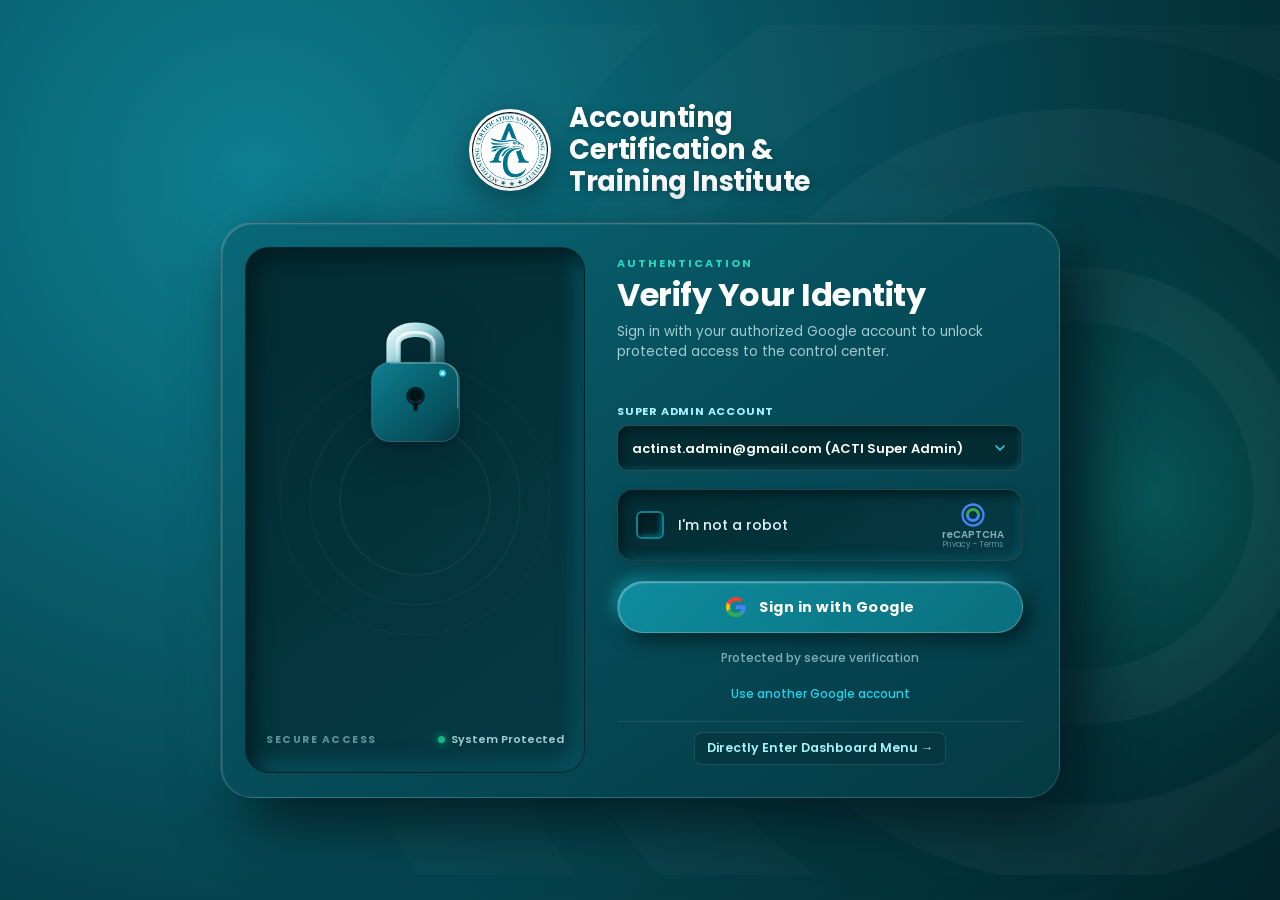
==== commit 384da612: "feat: enable dual super admins actinst.admin@gmail.com and dcchamie25@gmail.com with account picker " ====
--- a/index.html
+++ b/index.html
@@ -156,6 +156,17 @@
           <input type="text" id="hp" name="hp" tabindex="-1" autocomplete="off">
         </div>
 
+        <!-- Super Admin Account Selector -->
+        <div class="account-selector-box">
+          <label class="account-selector-label" for="adminAccountSelect">Super Admin Account</label>
+          <div class="select-3d-wrapper">
+            <select id="adminAccountSelect" class="select-3d-account">
+              <option value="actinst.admin@gmail.com" selected>actinst.admin@gmail.com (ACTI Super Admin)</option>
+              <option value="dcchamie25@gmail.com">dcchamie25@gmail.com (Main Super Admin)</option>
+            </select>
+          </div>
+        </div>
+
         <!-- 3D Neumorphic reCAPTCHA Box -->
         <div class="auth-recaptcha-card">
           <div class="recaptcha-left-group">
@@ -204,6 +215,13 @@
             Use another Google account
           </button>
         </div>
+
+        <!-- Direct Quick Access Link -->
+        <div class="auth-direct-enter-wrap">
+          <a href="dashboard.html" class="btn-direct-dashboard" id="btnDirectDashboard">
+            Directly Enter Dashboard Menu &rarr;
+          </a>
+        </div>
       </form>
     </div>
   </main>
--- a/css/style.css
+++ b/css/style.css
@@ -346,6 +346,91 @@
   margin: 0;
 }
 
+/* Super Admin Account Selector */
+.account-selector-box {
+  margin-top: 18px;
+  margin-bottom: 14px;
+  display: flex;
+  flex-direction: column;
+  gap: 6px;
+}
+
+.account-selector-label {
+  font-family: var(--font-head);
+  font-size: 11px;
+  font-weight: 700;
+  color: #a5f3fc;
+  letter-spacing: 0.8px;
+  text-transform: uppercase;
+}
+
+.select-3d-wrapper {
+  position: relative;
+  width: 100%;
+}
+
+.select-3d-account {
+  width: 100%;
+  height: 46px;
+  border-radius: 12px;
+  border: 1px solid rgba(255, 255, 255, 0.16);
+  background: #032b32;
+  box-shadow:
+    inset 3px 3px 8px #021a1e,
+    inset -2px -2px 6px #085563;
+  color: #ffffff;
+  font-family: var(--font-head);
+  font-size: 13px;
+  font-weight: 600;
+  padding: 0 36px 0 14px;
+  outline: none;
+  cursor: pointer;
+  appearance: none;
+  background-image: url("data:image/svg+xml,%3Csvg xmlns='http://www.w3.org/2000/svg' width='16' height='16' viewBox='0 0 24 24' fill='none' stroke='%2322d3ee' stroke-width='2.5' stroke-linecap='round' stroke-linejoin='round'%3E%3Cpolyline points='6 9 12 15 18 9'%3E%3C/polyline%3E%3C/svg%3E");
+  background-repeat: no-repeat;
+  background-position: right 14px center;
+  transition: all 0.2s ease;
+}
+
+.select-3d-account:focus {
+  border-color: #22d3ee;
+  box-shadow:
+    inset 3px 3px 8px #021a1e,
+    inset -2px -2px 6px #085563,
+    0 0 12px rgba(34, 211, 238, 0.4);
+}
+
+.auth-direct-enter-wrap {
+  display: flex;
+  justify-content: center;
+  margin-top: 14px;
+  padding-top: 10px;
+  border-top: 1px solid rgba(255, 255, 255, 0.1);
+}
+
+.btn-direct-dashboard {
+  font-family: var(--font-head);
+  font-size: 12.5px;
+  font-weight: 600;
+  color: #a5f3fc;
+  text-decoration: none;
+  display: inline-flex;
+  align-items: center;
+  gap: 6px;
+  transition: all 0.2s ease;
+  padding: 6px 12px;
+  border-radius: 8px;
+  background: rgba(3, 43, 50, 0.4);
+  border: 1px solid rgba(255, 255, 255, 0.12);
+}
+
+.btn-direct-dashboard:hover {
+  color: #ffffff;
+  background: rgba(3, 43, 50, 0.85);
+  border-color: #22d3ee;
+  transform: translateY(-1px);
+}
+
 /* 3D Neumorphic reCAPTCHA Card */
 .auth-recaptcha-card {
   display: flex;
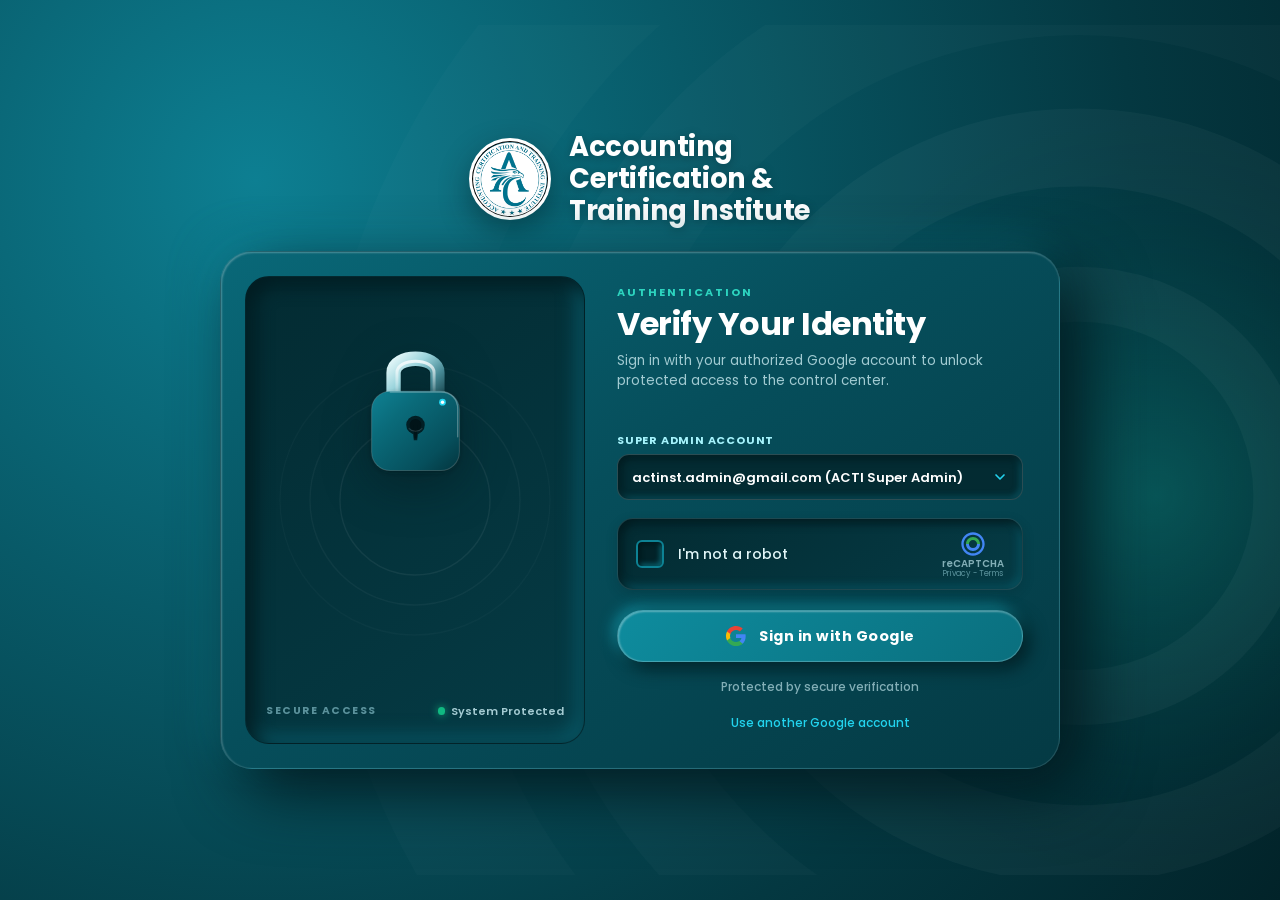
==== commit d8697900: "feat: ACTI official leave form, staff task boxes, student invoices & POP refunds, and softened UI we" ====
--- a/index.html
+++ b/index.html
@@ -215,13 +215,6 @@
             Use another Google account
           </button>
         </div>
-
-        <!-- Direct Quick Access Link -->
-        <div class="auth-direct-enter-wrap">
-          <a href="dashboard.html" class="btn-direct-dashboard" id="btnDirectDashboard">
-            Directly Enter Dashboard Menu &rarr;
-          </a>
-        </div>
       </form>
     </div>
   </main>
--- a/css/style.css
+++ b/css/style.css
@@ -808,7 +808,7 @@
 .topbar-left { display: flex; align-items: center; gap: 16px; }
 .burger { width: 32px; height: 32px; display: flex; align-items: center; justify-content: center; border-radius: var(--radius-sm); color: var(--ink-dim); }
 .burger:hover { background: var(--surface-2); }
-.page-title { font-weight: 800; font-size: 1.1rem; color: var(--ink); }
+.page-title { font-weight: 600; font-size: 1.15rem; color: var(--ink); }
 
 .topbar-right { display: flex; align-items: center; gap: 12px; }
 .search-wrap { position: relative; }
@@ -825,6 +825,78 @@
 .search-wrap svg { position: absolute; left: 10px; top: 50%; transform: translateY(-50%); width: 16px; height: 16px; color: var(--ink-dim); }
 
 .topbar-actions { display: flex; align-items: center; gap: 12px; }
+
+/* Topbar User Chip & Logout */
+.topbar-user-chip {
+  display: flex;
+  align-items: center;
+  gap: 10px;
+  padding: 4px 6px 4px 12px;
+  background: var(--surface-2);
+  border: 1px solid var(--line);
+  border-radius: 20px;
+  margin-left: 6px;
+}
+
+.user-avatar-mini {
+  width: 28px;
+  height: 28px;
+  border-radius: 50%;
+  background: var(--teal);
+  color: #ffffff;
+  font-family: var(--font-head);
+  font-size: 11px;
+  font-weight: 700;
+  display: flex;
+  align-items: center;
+  justify-content: center;
+  flex-shrink: 0;
+}
+
+.user-meta-mini {
+  display: flex;
+  flex-direction: column;
+  line-height: 1.15;
+}
+
+.user-name-mini {
+  font-family: var(--font-head);
+  font-size: 12px;
+  font-weight: 700;
+  color: var(--ink);
+  max-width: 140px;
+  white-space: nowrap;
+  overflow: hidden;
+  text-overflow: ellipsis;
+}
+
+.user-role-mini {
+  font-size: 10px;
+  color: var(--teal-dark);
+  font-weight: 600;
+}
+
+.btn-topbar-logout {
+  display: flex;
+  align-items: center;
+  gap: 4px;
+  padding: 5px 10px;
+  background: #ffffff;
+  border: 1px solid var(--line);
+  border-radius: 14px;
+  color: var(--ink-dim);
+  font-family: var(--font-head);
+  font-size: 11px;
+  font-weight: 600;
+  cursor: pointer;
+  transition: all 0.2s ease;
+}
+
+.btn-topbar-logout:hover {
+  background: #fee2e2;
+  border-color: #fca5a5;
+  color: #dc2626;
+}
 .btn-icon { width: 36px; height: 36px; display: flex; align-items: center; justify-content: center; border-radius: var(--radius-sm); color: var(--ink-dim); position: relative; }
 .btn-icon:hover { background: var(--surface-2); color: var(--teal-dark); }
 .notif-badge {
@@ -851,7 +923,7 @@
   margin-bottom: 24px;
 }
 .module-header > div { flex: 1; }
-.module-header h2 { font-weight: 800; font-size: 1.4rem; color: var(--ink); letter-spacing: -0.5px; }
+.module-header h2 { font-weight: 600; font-size: 1.35rem; color: var(--ink); letter-spacing: -0.3px; }
 .module-header .sub { color: var(--ink-dim); font-size: 0.9rem; margin-top: 4px; }
 .card-actions { display: flex; gap: 8px; align-items: center; }
 .card-actions .btn-sm { padding: 6px 12px; font-size: 0.85rem; }
@@ -868,8 +940,8 @@
   border-radius: var(--radius);
   padding: 16px;
 }
-.kpi-label { font-size: 0.8rem; color: var(--ink-dim); text-transform: uppercase; letter-spacing: 0.5px; font-weight: 700; margin-bottom: 6px; }
-.kpi-value { font-size: 1.6rem; font-weight: 800; color: var(--ink); }
+.kpi-label { font-size: 0.78rem; color: var(--ink-dim); text-transform: uppercase; letter-spacing: 0.5px; font-weight: 600; margin-bottom: 6px; }
+.kpi-value { font-size: 1.55rem; font-weight: 600; color: var(--ink); }
 .kpi-delta { font-size: 0.8rem; margin-top: 4px; }
 .kpi-delta.neu { color: var(--ink-dim); }
 .kpi-delta.pos { color: var(--success); }
@@ -887,12 +959,12 @@
   border-bottom: 1px solid var(--line);
   display: flex; align-items: center; justify-content: space-between;
 }
-.card-header h3 { font-weight: 800; font-size: 1rem; color: var(--ink); }
+.card-header h3 { font-weight: 600; font-size: 1rem; color: var(--ink); }
 .card-body { padding: 20px; }
 
 table { width: 100%; border-collapse: collapse; }
 th, td { padding: 10px 12px; text-align: left; border-bottom: 1px solid var(--line); font-size: 0.9rem; }
-th { background: var(--surface-2); font-weight: 800; color: var(--ink-dim); font-size: 0.8rem; text-transform: uppercase; letter-spacing: 0.4px; }
+th { background: #f8fafc; font-weight: 600; color: #64748b; font-size: 0.78rem; text-transform: uppercase; letter-spacing: 0.4px; }
 tr:last-child td { border-bottom: none; }
 
 .badge {
@@ -900,7 +972,7 @@
   padding: 4px 10px;
   border-radius: 20px;
   font-size: 0.75rem;
-  font-weight: 700;
+  font-weight: 600;
   text-transform: uppercase;
 }
 .badge-bg { background: var(--teal); color: #fff; }
@@ -911,7 +983,7 @@
 
 .form-grid { display: grid; gap: 16px; }
 .field { display: flex; flex-direction: column; gap: 6px; }
-.field label { font-size: 0.85rem; font-weight: 700; color: var(--ink); }
+.field label { font-size: 0.85rem; font-weight: 600; color: var(--ink); }
 .hint { font-size: 0.8rem; color: var(--ink-dim); }
 
 .modal-overlay {
@@ -935,7 +1007,7 @@
   padding: 16px 20px;
   border-bottom: 1px solid var(--line);
 }
-.modal-header h3 { font-weight: 800; font-size: 1.1rem; color: var(--ink); }
+.modal-header h3 { font-weight: 600; font-size: 1.1rem; color: var(--ink); }
 .btn-close {
   width: 32px; height: 32px;
   display: flex; align-items: center; justify-content: center;
@@ -956,7 +1028,7 @@
   padding: 8px 14px;
   border-radius: var(--radius-sm);
   font-size: 0.85rem;
-  font-weight: 700;
+  font-weight: 600;
   transition: all 0.2s;
   background: var(--surface-2);
   color: var(--ink);
@@ -972,7 +1044,7 @@
   padding: 40px; color: var(--ink-dim);
 }
 .empty-icon { font-size: 3rem; margin-bottom: 12px; }
-.empty-state h3 { font-weight: 800; margin-bottom: 6px; }
+.empty-state h3 { font-weight: 600; margin-bottom: 6px; }
 .empty-state p { font-size: 0.9rem; }
 
 @media (max-width: 768px) {
@@ -982,3 +1054,273 @@
   .kpi-row { grid-template-columns: 1fr; }
   .topbar-right .search-wrap input { width: 140px; }
 }
+
+/* ==========================================================================
+   ENHANCED MODULE COMPONENTS: TABS, ACTI LEAVE SHEET, TASK BOXES, POP, PERMS
+   ========================================================================== */
+
+/* --- Module Tab Bar --- */
+.module-tabs {
+  display: flex;
+  gap: 8px;
+  border-bottom: 1px solid var(--line);
+  padding-bottom: 12px;
+  margin-bottom: 22px;
+  flex-wrap: wrap;
+}
+.tab-btn {
+  padding: 8px 16px;
+  border-radius: 20px;
+  border: 1px solid var(--line);
+  background: var(--surface);
+  color: var(--ink-dim);
+  font-family: var(--font-head);
+  font-size: 0.85rem;
+  font-weight: 500;
+  cursor: pointer;
+  transition: all 0.2s ease;
+  display: inline-flex;
+  align-items: center;
+  gap: 6px;
+}
+.tab-btn:hover {
+  background: var(--surface-2);
+  color: var(--teal-dark);
+}
+.tab-btn.active {
+  background: var(--teal);
+  color: #ffffff;
+  border-color: var(--teal);
+  font-weight: 600;
+  box-shadow: 0 2px 6px rgba(15, 118, 110, 0.25);
+}
+
+/* --- Official ACTI Leave Sheet --- */
+.acti-form-sheet {
+  background: #ffffff;
+  border: 1px solid #cbd5e1;
+  border-radius: 12px;
+  padding: 28px;
+  margin-bottom: 24px;
+  box-shadow: 0 4px 12px rgba(0, 0, 0, 0.03);
+}
+.acti-sheet-header {
+  text-align: center;
+  border-bottom: 2px solid var(--teal);
+  padding-bottom: 16px;
+  margin-bottom: 20px;
+}
+.acti-sheet-header h3 {
+  font-size: 1.15rem;
+  color: var(--teal-dark);
+  font-weight: 700;
+  margin: 0;
+  letter-spacing: 0.3px;
+}
+.acti-sheet-header p {
+  font-size: 0.8rem;
+  color: #64748b;
+  margin: 3px 0 0;
+}
+.acti-sheet-title {
+  display: inline-block;
+  margin-top: 10px;
+  padding: 4px 16px;
+  background: var(--teal-pale);
+  color: var(--teal-dark);
+  font-size: 0.85rem;
+  font-weight: 700;
+  letter-spacing: 1px;
+  border-radius: 14px;
+}
+.acti-sheet-section-title {
+  font-size: 0.82rem;
+  font-weight: 600;
+  color: var(--teal-dark);
+  text-transform: uppercase;
+  letter-spacing: 0.5px;
+  margin: 18px 0 10px;
+  border-left: 3px solid var(--teal);
+  padding-left: 8px;
+}
+.acti-sig-grid {
+  display: grid;
+  grid-template-columns: repeat(auto-fit, minmax(200px, 1fr));
+  gap: 16px;
+  margin-top: 24px;
+  border-top: 1px solid #e2e8f0;
+  padding-top: 16px;
+}
+.acti-sig-card {
+  background: #f8fafc;
+  border: 1px solid #e2e8f0;
+  border-radius: 8px;
+  padding: 12px 14px;
+  text-align: center;
+}
+.acti-sig-label {
+  font-size: 0.72rem;
+  text-transform: uppercase;
+  font-weight: 600;
+  color: #64748b;
+  margin-bottom: 16px;
+}
+.acti-sig-name {
+  font-size: 0.88rem;
+  font-weight: 600;
+  color: var(--ink);
+  border-top: 1px dashed #94a3b8;
+  padding-top: 6px;
+}
+.acti-sig-role {
+  font-size: 0.75rem;
+  color: #64748b;
+}
+
+/* --- Staff Task Monitoring Grid --- */
+.staff-task-grid {
+  display: grid;
+  grid-template-columns: repeat(auto-fill, minmax(310px, 1fr));
+  gap: 20px;
+}
+.employee-task-box {
+  background: var(--surface);
+  border: 1px solid var(--line);
+  border-radius: var(--radius);
+  overflow: hidden;
+  box-shadow: 0 2px 8px rgba(0, 0, 0, 0.02);
+  display: flex;
+  flex-direction: column;
+  transition: transform 0.2s, box-shadow 0.2s;
+}
+.employee-task-box:hover {
+  transform: translateY(-2px);
+  box-shadow: 0 6px 16px rgba(15, 118, 110, 0.08);
+}
+.emp-box-header {
+  padding: 14px 16px;
+  background: #f8fafc;
+  border-bottom: 1px solid var(--line);
+  display: flex;
+  align-items: center;
+  justify-content: space-between;
+}
+.emp-profile-mini {
+  display: flex;
+  align-items: center;
+  gap: 10px;
+}
+.emp-avatar-circle {
+  width: 36px;
+  height: 36px;
+  border-radius: 50%;
+  background: var(--teal);
+  color: #fff;
+  font-weight: 600;
+  font-size: 13px;
+  display: flex;
+  align-items: center;
+  justify-content: center;
+  flex-shrink: 0;
+}
+.emp-box-title {
+  font-size: 0.9rem;
+  font-weight: 600;
+  color: var(--ink);
+}
+.emp-box-designation {
+  font-size: 0.72rem;
+  color: #64748b;
+  text-transform: capitalize;
+}
+.emp-box-body {
+  padding: 14px 16px;
+  flex: 1;
+}
+.emp-progress-bar-wrap {
+  margin-bottom: 12px;
+}
+.emp-progress-meta {
+  display: flex;
+  justify-content: space-between;
+  font-size: 0.75rem;
+  color: #64748b;
+  margin-bottom: 4px;
+}
+.emp-progress-track {
+  height: 6px;
+  background: #e2e8f0;
+  border-radius: 3px;
+  overflow: hidden;
+}
+.emp-progress-fill {
+  height: 100%;
+  background: var(--teal);
+  border-radius: 3px;
+  transition: width 0.3s;
+}
+.emp-task-item {
+  display: flex;
+  align-items: flex-start;
+  justify-content: space-between;
+  gap: 8px;
+  padding: 8px 10px;
+  background: #f8fafc;
+  border: 1px solid #edf2f7;
+  border-radius: 6px;
+  margin-bottom: 8px;
+  font-size: 0.82rem;
+}
+.emp-task-item.done {
+  background: #f0fdf4;
+  border-color: #dcfce7;
+  text-decoration: line-through;
+  opacity: 0.75;
+}
+.emp-box-footer {
+  padding: 10px 16px;
+  background: #f8fafc;
+  border-top: 1px solid var(--line);
+}
+
+/* --- Student Invoice & Refund Upload / POP --- */
+.pop-upload-box {
+  border: 2px dashed #cbd5e1;
+  border-radius: 8px;
+  padding: 16px;
+  text-align: center;
+  background: #f8fafc;
+  cursor: pointer;
+  transition: all 0.2s;
+}
+.pop-upload-box:hover {
+  border-color: var(--teal);
+  background: #f0fdfa;
+}
+.pop-preview-img {
+  max-width: 100%;
+  max-height: 220px;
+  border-radius: 6px;
+  margin-top: 10px;
+  box-shadow: 0 2px 8px rgba(0, 0, 0, 0.1);
+}
+
+/* --- Permission Matrix Grid --- */
+.permission-matrix {
+  display: grid;
+  grid-template-columns: repeat(auto-fit, minmax(200px, 1fr));
+  gap: 10px;
+  padding: 12px;
+  background: #f8fafc;
+  border: 1px solid var(--line);
+  border-radius: 8px;
+  margin-top: 8px;
+}
+.perm-check-item {
+  display: flex;
+  align-items: center;
+  gap: 8px;
+  font-size: 0.84rem;
+  color: var(--ink);
+}
+
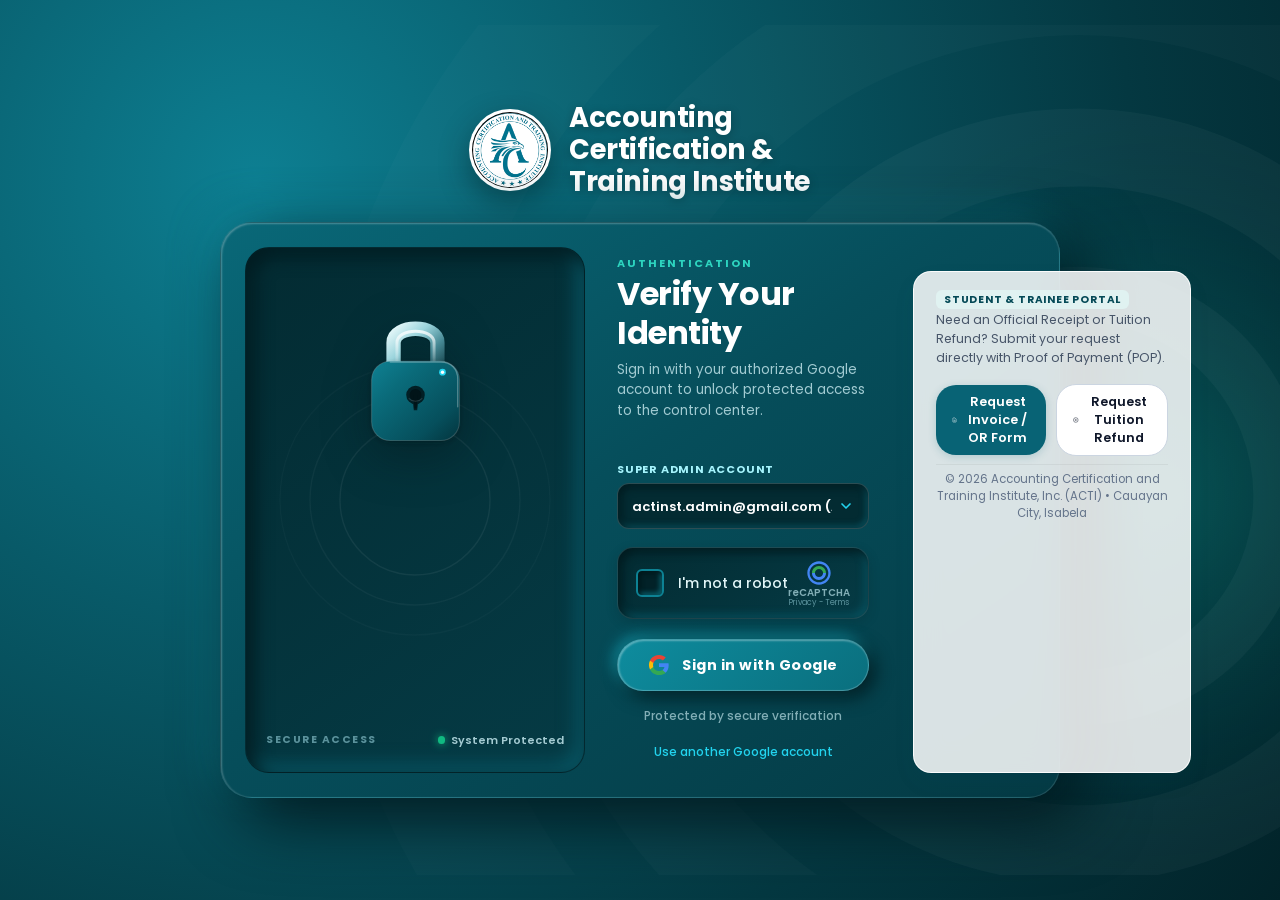
==== commit 7c8ca58a: "feat: authentic ACTI paper leave sheet, approve & reject buttons, 5-day leave policy with manager ap" ====
--- a/index.html
+++ b/index.html
@@ -217,8 +217,34 @@
         </div>
       </form>
     </div>
+
+    <!-- Public Student / Trainee Portal Footer (Request Invoice & Refund with POP) -->
+    <footer class="public-student-footer">
+      <div class="student-footer-container">
+        <div class="student-footer-meta">
+          <span class="student-portal-tag">STUDENT &amp; TRAINEE PORTAL</span>
+          <p class="student-footer-text">Need an Official Receipt or Tuition Refund? Submit your request directly with Proof of Payment (POP).</p>
+        </div>
+        <div class="student-footer-actions">
+          <button type="button" class="btn-student-footer" id="btnStudentInvoice" onclick="openPublicStudentModal('invoice')">
+            <svg viewBox="0 0 24 24" width="14" height="14"><path d="M14 2H6a2 2 0 00-2 2v16a2 2 0 002 2h12a2 2 0 002-2V8z" fill="none" stroke="currentColor" stroke-width="2"/><line x1="16" y1="13" x2="8" y2="13" stroke="currentColor" stroke-width="2"/><line x1="16" y1="17" x2="8" y2="17" stroke="currentColor" stroke-width="2"/></svg>
+            <span>Request Invoice / OR Form</span>
+          </button>
+          <button type="button" class="btn-student-footer refund-btn" id="btnStudentRefund" onclick="openPublicStudentModal('refund')">
+            <svg viewBox="0 0 24 24" width="14" height="14"><circle cx="12" cy="12" r="10" fill="none" stroke="currentColor" stroke-width="2"/><path d="M12 8v8m-4-4h8" fill="none" stroke="currentColor" stroke-width="2"/></svg>
+            <span>Request Tuition Refund</span>
+          </button>
+        </div>
+      </div>
+      <div class="student-footer-copyright">
+        &copy; 2026 Accounting Certification and Training Institute, Inc. (ACTI) &bull; Cauayan City, Isabela
+      </div>
+    </footer>
   </main>
 </div>
+
+<!-- Modals container -->
+<div id="modals"></div>
 
 <script type="module" src="js/app.js"></script>
 </body>
--- a/css/style.css
+++ b/css/style.css
@@ -19,18 +19,21 @@
 
   --ink: #0f172a;
   --ink-dim: #475569;
-  --bg: #f4f9fa;
-  --surface: #ffffff;
-  --surface-2: #eef6f8;
-  --line: #cfe6ea;
+  --bg: radial-gradient(circle at 10% 10%, rgba(204, 251, 241, 0.45) 0%, transparent 45%),
+        radial-gradient(circle at 90% 15%, rgba(224, 231, 255, 0.4) 0%, transparent 40%),
+        radial-gradient(circle at 50% 90%, rgba(204, 251, 241, 0.35) 0%, transparent 50%),
+        #f8fafc;
+  --surface: rgba(255, 255, 255, 0.88);
+  --surface-2: #f1f5f9;
+  --line: #e2e8f0;
 
   --error: #ef4444;
   --success: #10b981;
   --warning: #f59e0b;
 
-  --shadow: 0 4px 12px rgba(8, 99, 117, 0.08);
+  --shadow: 0 10px 25px -5px rgba(8, 99, 117, 0.05), 0 4px 12px rgba(0, 0, 0, 0.02);
   --shadow-sm: 0 2px 6px rgba(8, 99, 117, 0.04);
-  --radius: 14px;
+  --radius: 16px;
   --radius-sm: 8px;
 
   --font-head: 'Poppins', -apple-system, BlinkMacSystemFont, "Segoe UI", Roboto, sans-serif;
@@ -679,27 +682,28 @@
 }
 
 .app-sidebar {
-  width: 275px;
-  background: var(--surface);
-  border-right: 1px solid #e2edf0;
+  width: 260px;
+  background: linear-gradient(180deg, #134e4a 0%, #0c3835 100%);
+  border-right: 1px solid rgba(255, 255, 255, 0.08);
   display: flex;
   flex-direction: column;
   z-index: 30;
-  box-shadow: 2px 0 12px rgba(8, 99, 117, 0.03);
+  box-shadow: 4px 0 24px rgba(0, 0, 0, 0.08);
 }
 
 .brand-bar {
-  padding: 22px 20px;
-  background: linear-gradient(135deg, #023840 0%, #065a68 55%, #086375 100%);
+  padding: 18px 18px;
+  background: transparent;
+  border-bottom: 1px solid rgba(255, 255, 255, 0.08);
   color: #fff;
   display: flex;
   align-items: center;
-  gap: 14px;
+  gap: 12px;
 }
 
 .sidebar-brand-logo {
-  width: 48px;
-  height: 48px;
+  width: 42px;
+  height: 42px;
   border-radius: 50%;
   background: #ffffff;
   padding: 2px;
@@ -716,30 +720,31 @@
 
 .brand-name {
   font-family: var(--font-head);
-  font-weight: 700;
-  font-size: 1.05rem;
-  letter-spacing: -0.3px;
+  font-weight: 600;
+  font-size: 0.95rem;
+  letter-spacing: -0.2px;
   line-height: 1.25;
+  color: #ffffff;
 }
 
 .brand-subtitle {
   display: block;
-  font-size: 0.72rem;
+  font-size: 0.68rem;
   color: #a5f3fc;
-  font-weight: 500;
-  margin-top: 3px;
+  font-weight: 400;
+  margin-top: 2px;
   line-height: 1.2;
 }
 
 .nav-list {
   list-style: none;
-  padding: 16px 12px;
+  padding: 14px 10px;
   margin: 0;
   flex: 1;
   overflow-y: auto;
   display: flex;
   flex-direction: column;
-  gap: 4px;
+  gap: 3px;
 }
 
 .nav-item { padding: 0; }
@@ -747,37 +752,37 @@
 .nav-link {
   display: flex;
   align-items: center;
-  gap: 14px;
-  padding: 11px 16px;
+  gap: 12px;
+  padding: 9px 14px;
   border-radius: 12px;
-  color: #475569;
-  font-size: 0.92rem;
-  font-weight: 600;
+  color: rgba(255, 255, 255, 0.75);
+  font-size: 0.82rem;
+  font-weight: 500;
   font-family: var(--font-head);
   border: 1px solid transparent;
   transition: all 0.2s cubic-bezier(0.16, 1, 0.3, 1);
 }
 
 .nav-link:hover {
-  background: #f0fdfa;
-  color: #086375;
-  transform: translateX(3px);
-  border-color: rgba(8, 99, 117, 0.08);
+  background: rgba(255, 255, 255, 0.1);
+  color: #ffffff;
+  transform: translateX(2px);
 }
 
 .nav-link.active {
-  background: linear-gradient(135deg, #086375 0%, #0a778c 100%);
-  color: #ffffff;
-  font-weight: 700;
-  box-shadow: 0 4px 14px rgba(8, 99, 117, 0.28);
+  background: #ffffff;
+  color: #0c3835;
+  font-weight: 600;
+  box-shadow: 0 4px 14px rgba(0, 0, 0, 0.16);
   transform: translateX(2px);
 }
 
 .nav-link svg {
-  width: 20px;
-  height: 20px;
+  width: 18px;
+  height: 18px;
   flex-shrink: 0;
   stroke: currentColor;
+}
   transition: transform 0.2s;
 }
 
@@ -920,71 +925,92 @@
 
 .module-header {
   display: flex; align-items: center; justify-content: space-between;
-  margin-bottom: 24px;
+  margin-bottom: 20px;
 }
 .module-header > div { flex: 1; }
-.module-header h2 { font-weight: 600; font-size: 1.35rem; color: var(--ink); letter-spacing: -0.3px; }
-.module-header .sub { color: var(--ink-dim); font-size: 0.9rem; margin-top: 4px; }
+.module-header h2 { font-weight: 600; font-size: 1.15rem; color: var(--ink); letter-spacing: -0.2px; }
+.module-header .sub { color: var(--ink-dim); font-size: 0.78rem; margin-top: 2px; }
 .card-actions { display: flex; gap: 8px; align-items: center; }
-.card-actions .btn-sm { padding: 6px 12px; font-size: 0.85rem; }
+.card-actions .btn-sm { padding: 5px 12px; font-size: 0.8rem; }
 
 .kpi-row {
   display: grid;
-  grid-template-columns: repeat(auto-fit, minmax(180px, 1fr));
-  gap: 16px;
-  margin-bottom: 24px;
+  grid-template-columns: repeat(auto-fit, minmax(170px, 1fr));
+  gap: 14px;
+  margin-bottom: 20px;
 }
 .kpi {
-  background: var(--surface);
-  border: 1px solid var(--line);
+  background: rgba(255, 255, 255, 0.88);
+  backdrop-filter: blur(12px);
+  -webkit-backdrop-filter: blur(12px);
+  border: 1px solid rgba(255, 255, 255, 0.9);
   border-radius: var(--radius);
-  padding: 16px;
-}
-.kpi-label { font-size: 0.78rem; color: var(--ink-dim); text-transform: uppercase; letter-spacing: 0.5px; font-weight: 600; margin-bottom: 6px; }
-.kpi-value { font-size: 1.55rem; font-weight: 600; color: var(--ink); }
-.kpi-delta { font-size: 0.8rem; margin-top: 4px; }
+  padding: 14px 16px;
+  box-shadow: 0 4px 16px rgba(15, 118, 110, 0.03);
+}
+.kpi-label { font-size: 0.7rem; color: var(--ink-dim); text-transform: uppercase; letter-spacing: 0.4px; font-weight: 600; margin-bottom: 4px; }
+.kpi-value { font-size: 1.28rem; font-weight: 600; color: var(--ink); }
+.kpi-delta { font-size: 0.75rem; margin-top: 2px; }
 .kpi-delta.neu { color: var(--ink-dim); }
 .kpi-delta.pos { color: var(--success); }
 .kpi-delta.neg { color: var(--error); }
 
 .card {
-  background: var(--surface);
-  border: 1px solid var(--line);
+  background: rgba(255, 255, 255, 0.88);
+  backdrop-filter: blur(14px);
+  -webkit-backdrop-filter: blur(14px);
+  border: 1px solid rgba(255, 255, 255, 0.9);
   border-radius: var(--radius);
-  margin-bottom: 20px;
+  margin-bottom: 18px;
   overflow: hidden;
+  box-shadow: 0 8px 24px -4px rgba(15, 118, 110, 0.04), 0 2px 8px rgba(0, 0, 0, 0.02);
 }
 .card-header {
-  padding: 16px 20px;
+  padding: 12px 18px;
   border-bottom: 1px solid var(--line);
   display: flex; align-items: center; justify-content: space-between;
 }
-.card-header h3 { font-weight: 600; font-size: 1rem; color: var(--ink); }
-.card-body { padding: 20px; }
+.card-header h3 { font-weight: 600; font-size: 0.92rem; color: var(--ink); }
+.card-body { padding: 16px 18px; }
 
 table { width: 100%; border-collapse: collapse; }
-th, td { padding: 10px 12px; text-align: left; border-bottom: 1px solid var(--line); font-size: 0.9rem; }
-th { background: #f8fafc; font-weight: 600; color: #64748b; font-size: 0.78rem; text-transform: uppercase; letter-spacing: 0.4px; }
+th, td { padding: 8px 10px; text-align: left; border-bottom: 1px solid var(--line); font-size: 0.82rem; }
+th { background: #f8fafc; font-weight: 600; color: #64748b; font-size: 0.72rem; text-transform: uppercase; letter-spacing: 0.4px; }
 tr:last-child td { border-bottom: none; }
 
 .badge {
   display: inline-flex; align-items: center;
-  padding: 4px 10px;
-  border-radius: 20px;
-  font-size: 0.75rem;
+  padding: 3px 8px;
+  border-radius: 16px;
+  font-size: 0.7rem;
   font-weight: 600;
   text-transform: uppercase;
 }
 .badge-bg { background: var(--teal); color: #fff; }
 .badge-success { background: #e8f5e9; color: var(--success); }
-.badge-warning { background: #fffde7; color: var(--warning); }
+.badge-warning { background: #fffde7; color: #b45309; }
 .badge-error { background: #ffebee; color: var(--error); }
 .badge-info { background: var(--teal-pale); color: var(--teal-dark); }
 
-.form-grid { display: grid; gap: 16px; }
-.field { display: flex; flex-direction: column; gap: 6px; }
-.field label { font-size: 0.85rem; font-weight: 600; color: var(--ink); }
-.hint { font-size: 0.8rem; color: var(--ink-dim); }
+.form-grid { display: grid; gap: 12px; }
+.field { display: flex; flex-direction: column; gap: 4px; }
+.field label { font-size: 0.76rem; font-weight: 500; color: #475569; }
+.field input, .field select, .field textarea {
+  padding: 7px 11px;
+  border: 1px solid #cbd5e1;
+  border-radius: 8px;
+  font-size: 0.82rem;
+  background: rgba(255, 255, 255, 0.95);
+  color: var(--ink);
+  outline: none;
+  font-family: inherit;
+  transition: border-color 0.2s;
+}
+.field input:focus, .field select:focus, .field textarea:focus {
+  border-color: var(--teal);
+  box-shadow: 0 0 0 2px rgba(8, 99, 117, 0.1);
+}
+.hint { font-size: 0.75rem; color: var(--ink-dim); }
 
 .modal-overlay {
   position: fixed; top: 0; left: 0; width: 100vw; height: 100vh;
@@ -1324,3 +1350,313 @@
   color: var(--ink);
 }
 
+/* ==========================================================================
+   AUTHENTIC ACTI LEAVE PAPER FORM SHEET (EXACT REPLICA OF IMG 1 / image-24.png)
+   ========================================================================== */
+.acti-paper-wrapper {
+  max-width: 840px;
+  margin: 0 auto 30px;
+  background: #ffffff;
+  padding: 16px;
+  border-radius: 12px;
+  box-shadow: 0 10px 30px rgba(0, 0, 0, 0.08);
+}
+.acti-paper-sheet {
+  border: 2px solid #1e293b;
+  background: #ffffff;
+  color: #0f172a;
+  font-family: Arial, Helvetica, sans-serif;
+  font-size: 11px;
+}
+.paper-header {
+  text-align: center;
+  padding: 12px 14px 8px;
+}
+.paper-logo {
+  width: 58px;
+  height: 58px;
+  margin: 0 auto 4px;
+  display: block;
+  object-fit: contain;
+}
+.paper-company-title {
+  color: #086375;
+  font-size: 13px;
+  font-weight: 700;
+  letter-spacing: 0.4px;
+  text-transform: uppercase;
+}
+.paper-company-sub {
+  color: #475569;
+  font-size: 10px;
+  font-style: italic;
+  margin-top: 2px;
+}
+.paper-banner-title {
+  border-top: 2px solid #1e293b;
+  border-bottom: 2px solid #1e293b;
+  text-align: center;
+  font-weight: 800;
+  font-size: 12px;
+  padding: 5px;
+  letter-spacing: 1px;
+}
+.paper-meta-row {
+  display: grid;
+  grid-template-columns: 1fr 1.3fr 1.1fr 1.2fr;
+  border-bottom: 2px solid #1e293b;
+  padding: 6px 10px;
+  gap: 8px;
+  align-items: center;
+}
+.paper-meta-field {
+  display: flex;
+  align-items: center;
+  gap: 4px;
+  font-size: 10px;
+  font-weight: 700;
+  white-space: nowrap;
+}
+.paper-line-input {
+  border: none;
+  border-bottom: 1.5px solid #1e293b;
+  background: transparent;
+  font-family: inherit;
+  font-size: 11px;
+  font-weight: 600;
+  color: #0f172a;
+  padding: 2px 4px;
+  width: 100%;
+  outline: none;
+}
+.paper-section-banner {
+  border-bottom: 2px solid #1e293b;
+  text-align: center;
+  font-weight: 800;
+  font-size: 11px;
+  padding: 4px;
+  letter-spacing: 0.5px;
+}
+.paper-details-grid {
+  display: grid;
+  grid-template-columns: 1fr 1fr;
+  min-height: 220px;
+}
+.paper-col-left {
+  padding: 12px 14px;
+  border-right: 2px solid #1e293b;
+  display: flex;
+  flex-direction: column;
+  gap: 12px;
+}
+.paper-col-right {
+  padding: 12px 14px;
+  display: flex;
+  flex-direction: column;
+  justify-content: space-between;
+}
+.paper-checkbox-item {
+  display: flex;
+  align-items: center;
+  gap: 8px;
+  font-size: 11px;
+  font-weight: 600;
+  margin-bottom: 6px;
+  cursor: pointer;
+}
+.paper-checkbox-item input[type="checkbox"],
+.paper-checkbox-item input[type="radio"] {
+  width: 16px;
+  height: 16px;
+  accent-color: #086375;
+  cursor: pointer;
+}
+.paper-reason-textarea {
+  width: 100%;
+  border: none;
+  border-bottom: 1.5px solid #1e293b;
+  background: repeating-linear-gradient(transparent, transparent 20px, #1e293b 21px);
+  line-height: 21px;
+  font-family: inherit;
+  font-size: 11px;
+  font-weight: 600;
+  color: #0f172a;
+  resize: vertical;
+  outline: none;
+  min-height: 64px;
+  padding: 0 4px;
+}
+.paper-sig-box-split {
+  display: grid;
+  grid-template-columns: 1fr 1fr;
+  border-top: 2px solid #1e293b;
+}
+.paper-sig-box {
+  padding: 10px 14px;
+}
+.paper-sig-box:first-child {
+  border-right: 2px solid #1e293b;
+}
+.paper-sig-head {
+  font-weight: 800;
+  font-size: 11px;
+  margin-bottom: 6px;
+}
+.paper-sig-title {
+  text-align: center;
+  font-size: 10px;
+  font-style: italic;
+  color: #475569;
+  margin-top: 2px;
+}
+.paper-bottom-section {
+  border-top: 2px solid #1e293b;
+  padding: 10px 14px;
+}
+.paper-bottom-grid {
+  display: grid;
+  grid-template-columns: 1fr 1fr;
+  margin-top: 20px;
+  gap: 24px;
+}
+.paper-action-bar {
+  display: flex;
+  justify-content: flex-end;
+  gap: 10px;
+  margin-top: 14px;
+  align-items: center;
+}
+
+/* ==========================================================================
+   PUBLIC STUDENT FOOTER (INDEX.HTML) - REQUEST INVOICE & TUITION REFUND
+   ========================================================================== */
+.public-student-footer {
+  width: 100%;
+  max-width: 980px;
+  margin-top: 24px;
+  background: rgba(255, 255, 255, 0.85);
+  backdrop-filter: blur(14px);
+  -webkit-backdrop-filter: blur(14px);
+  border: 1px solid rgba(255, 255, 255, 0.9);
+  border-radius: 18px;
+  padding: 14px 22px;
+  box-shadow: 0 10px 25px rgba(8, 99, 117, 0.05);
+  display: flex;
+  flex-direction: column;
+  gap: 8px;
+  z-index: 5;
+}
+.student-footer-container {
+  display: flex;
+  align-items: center;
+  justify-content: space-between;
+  gap: 16px;
+  flex-wrap: wrap;
+}
+.student-portal-tag {
+  display: inline-block;
+  font-size: 0.65rem;
+  font-weight: 700;
+  letter-spacing: 0.8px;
+  color: var(--teal-dark);
+  background: var(--teal-pale);
+  padding: 2px 8px;
+  border-radius: 6px;
+  margin-bottom: 2px;
+}
+.student-footer-text {
+  font-size: 0.78rem;
+  color: #475569;
+  margin: 0;
+}
+.student-footer-actions {
+  display: flex;
+  align-items: center;
+  gap: 10px;
+}
+.btn-student-footer {
+  display: inline-flex;
+  align-items: center;
+  gap: 8px;
+  padding: 8px 16px;
+  background: var(--teal);
+  color: #ffffff;
+  border: none;
+  border-radius: 20px;
+  font-family: var(--font-head);
+  font-size: 0.8rem;
+  font-weight: 600;
+  cursor: pointer;
+  transition: all 0.2s ease;
+  box-shadow: 0 2px 8px rgba(8, 99, 117, 0.2);
+}
+.btn-student-footer:hover {
+  background: var(--teal-dark);
+  transform: translateY(-1px);
+}
+.btn-student-footer.refund-btn {
+  background: #ffffff;
+  color: #0f172a;
+  border: 1px solid #cbd5e1;
+  box-shadow: none;
+}
+.btn-student-footer.refund-btn:hover {
+  background: #f8fafc;
+  border-color: var(--teal);
+  color: var(--teal-dark);
+}
+.student-footer-copyright {
+  text-align: center;
+  font-size: 0.72rem;
+  color: #64748b;
+  border-top: 1px solid rgba(0, 0, 0, 0.05);
+  padding-top: 6px;
+}
+
+/* ==========================================================================
+   APP FOOTER (DASHBOARD.HTML)
+   ========================================================================== */
+.app-footer {
+  padding: 12px 24px;
+  background: rgba(255, 255, 255, 0.85);
+  backdrop-filter: blur(12px);
+  border-top: 1px solid var(--line);
+  display: flex;
+  align-items: center;
+  justify-content: space-between;
+  gap: 12px;
+  font-size: 0.75rem;
+  color: var(--ink-dim);
+  flex-shrink: 0;
+}
+.app-footer-left {
+  display: flex;
+  align-items: center;
+  gap: 8px;
+}
+.app-footer-links {
+  display: flex;
+  align-items: center;
+  gap: 10px;
+}
+.app-footer-pill {
+  display: inline-flex;
+  align-items: center;
+  gap: 6px;
+  padding: 4px 10px;
+  border-radius: 12px;
+  background: var(--surface-2);
+  color: var(--ink);
+  text-decoration: none;
+  font-weight: 500;
+  font-size: 0.75rem;
+  border: 1px solid var(--line);
+  transition: all 0.2s ease;
+}
+.app-footer-pill:hover {
+  background: var(--teal-pale);
+  color: var(--teal-dark);
+  border-color: var(--teal);
+}
+
+
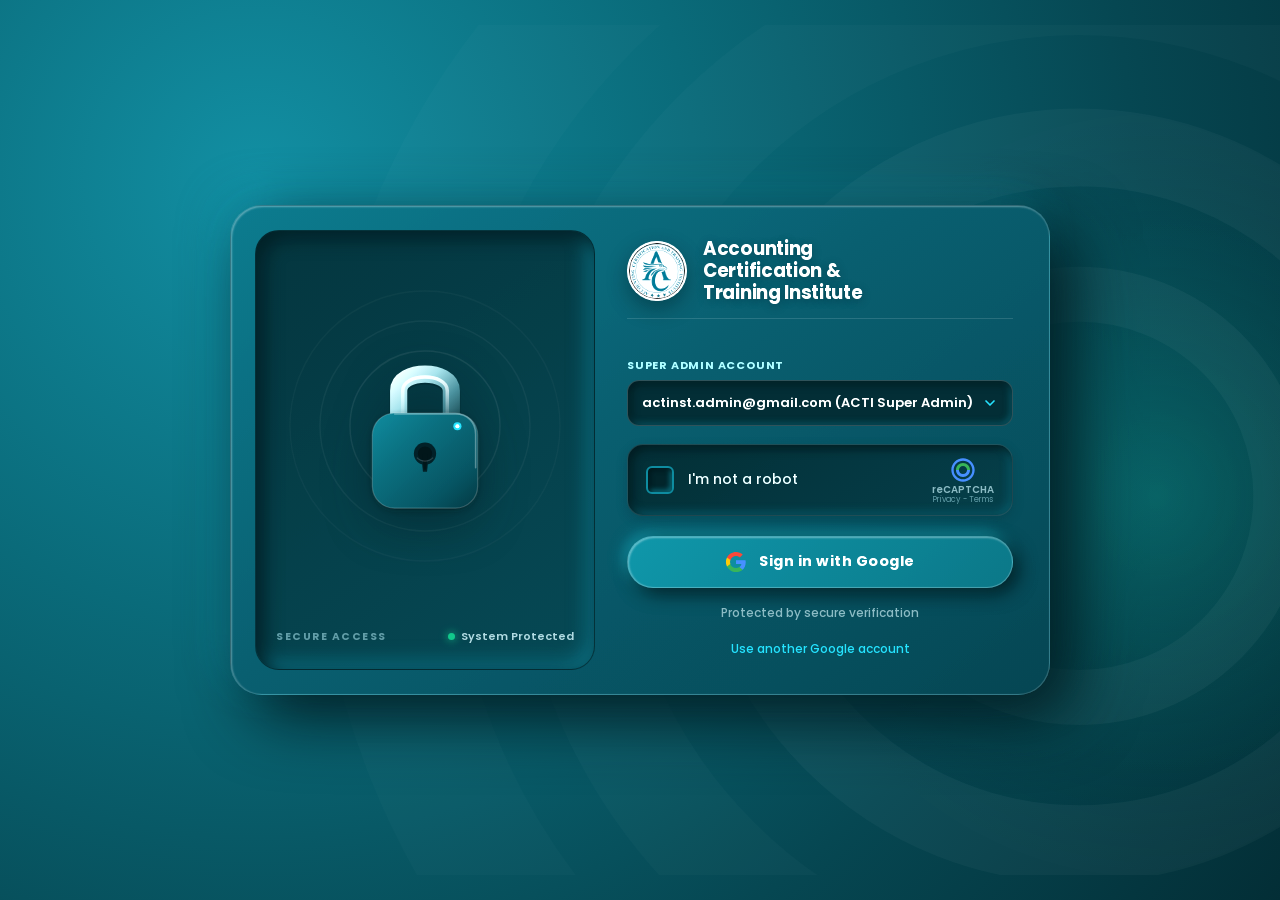
==== commit 2aaacc7a: "feat: login brand block, centered 3d lock, daily report concept UI, leave signature upload and singl" ====
--- a/index.html
+++ b/index.html
@@ -29,16 +29,6 @@
     <circle cx="850" cy="500" r="420" fill="url(#tealWaveGlow)" />
   </svg>
 
-  <!-- Top ACTI Brand Bar -->
-  <header class="acti-brand-header">
-    <div class="acti-seal-badge">
-      <img src="assets/acti-logo.png" alt="ACTI Seal" class="acti-seal-img" width="82" height="82">
-    </div>
-    <div class="acti-brand-text">
-      <h1 class="acti-title">Accounting<br>Certification &amp;<br>Training Institute</h1>
-    </div>
-  </header>
-
   <!-- The 3D Neumorphic Verification Card -->
   <main class="auth-3d-card" id="authCard">
     <!-- LEFT PANEL: Inset Frame with 3D Lock (Image 2) or 3D Check Dial (Image 1) -->
@@ -46,14 +36,14 @@
       <div class="auth-3d-well" id="auth3dWell">
         <!-- Concentric ripples inside well -->
         <svg class="well-ripples" viewBox="0 0 320 320" aria-hidden="true">
-          <circle cx="160" cy="150" r="75" fill="none" stroke="rgba(255,255,255,0.06)" stroke-width="1.5" />
-          <circle cx="160" cy="150" r="105" fill="none" stroke="rgba(255,255,255,0.04)" stroke-width="1.5" />
-          <circle cx="160" cy="150" r="135" fill="none" stroke="rgba(255,255,255,0.025)" stroke-width="1.5" />
+          <circle cx="160" cy="145" r="75" fill="none" stroke="rgba(255,255,255,0.065)" stroke-width="1.5" />
+          <circle cx="160" cy="145" r="105" fill="none" stroke="rgba(255,255,255,0.045)" stroke-width="1.5" />
+          <circle cx="160" cy="145" r="135" fill="none" stroke="rgba(255,255,255,0.028)" stroke-width="1.5" />
         </svg>
 
-        <!-- STATE A: 3D Neumorphic Padlock (Default - Image 2) -->
+        <!-- STATE A: 3D Neumorphic Padlock (Default - Image 2 & 3) -->
         <div class="visual-lock-wrap" id="visualLock">
-          <svg class="lock-3d-svg" viewBox="0 0 160 180" width="135" height="155">
+          <svg class="lock-3d-svg" viewBox="0 0 160 180" width="162" height="184">
             <defs>
               <linearGradient id="shackleGrad" x1="0%" y1="0%" x2="100%" y2="100%">
                 <stop offset="0%" stop-color="#e2f6f8" />
@@ -142,12 +132,15 @@
       </div>
     </div>
 
-    <!-- RIGHT PANEL: Google Authentication (Clean, Google Sign-In Only, No Numerics) -->
+    <!-- RIGHT PANEL: Google Authentication (ACTI Brand Seal & Title Replaces Auth Text Header - Image 4) -->
     <div class="auth-3d-right">
-      <div class="auth-header-block">
-        <span class="auth-category-tag">AUTHENTICATION</span>
-        <h2 class="auth-main-title">Verify Your Identity</h2>
-        <p class="auth-sub-desc">Sign in with your authorized Google account to unlock protected access to the control center.</p>
+      <div class="auth-brand-badge-card">
+        <div class="auth-brand-seal-wrap">
+          <img src="assets/acti-logo.png" alt="ACTI Seal" class="auth-card-seal-img" width="60" height="60">
+        </div>
+        <div class="auth-brand-text-wrap">
+          <h1 class="auth-card-brand-title">Accounting<br>Certification &amp;<br>Training Institute</h1>
+        </div>
       </div>
 
       <form id="googleAuthForm" class="auth-google-form" novalidate>
@@ -217,29 +210,6 @@
         </div>
       </form>
     </div>
-
-    <!-- Public Student / Trainee Portal Footer (Request Invoice & Refund with POP) -->
-    <footer class="public-student-footer">
-      <div class="student-footer-container">
-        <div class="student-footer-meta">
-          <span class="student-portal-tag">STUDENT &amp; TRAINEE PORTAL</span>
-          <p class="student-footer-text">Need an Official Receipt or Tuition Refund? Submit your request directly with Proof of Payment (POP).</p>
-        </div>
-        <div class="student-footer-actions">
-          <button type="button" class="btn-student-footer" id="btnStudentInvoice" onclick="openPublicStudentModal('invoice')">
-            <svg viewBox="0 0 24 24" width="14" height="14"><path d="M14 2H6a2 2 0 00-2 2v16a2 2 0 002 2h12a2 2 0 002-2V8z" fill="none" stroke="currentColor" stroke-width="2"/><line x1="16" y1="13" x2="8" y2="13" stroke="currentColor" stroke-width="2"/><line x1="16" y1="17" x2="8" y2="17" stroke="currentColor" stroke-width="2"/></svg>
-            <span>Request Invoice / OR Form</span>
-          </button>
-          <button type="button" class="btn-student-footer refund-btn" id="btnStudentRefund" onclick="openPublicStudentModal('refund')">
-            <svg viewBox="0 0 24 24" width="14" height="14"><circle cx="12" cy="12" r="10" fill="none" stroke="currentColor" stroke-width="2"/><path d="M12 8v8m-4-4h8" fill="none" stroke="currentColor" stroke-width="2"/></svg>
-            <span>Request Tuition Refund</span>
-          </button>
-        </div>
-      </div>
-      <div class="student-footer-copyright">
-        &copy; 2026 Accounting Certification and Training Institute, Inc. (ACTI) &bull; Cauayan City, Isabela
-      </div>
-    </footer>
   </main>
 </div>
 
--- a/css/style.css
+++ b/css/style.css
@@ -79,13 +79,14 @@
 .auth-3d-body {
   min-height: 100vh;
   width: 100vw;
-  background: radial-gradient(circle at 20% 20%, #0d7f92 0%, #085a68 35%, #043841 70%, #022329 100%);
+  background: radial-gradient(circle at 20% 20%, #128fa3 0%, #0a6b7a 35%, #064752 70%, #032e36 100%);
   display: flex;
   align-items: center;
   justify-content: center;
   overflow-x: hidden;
   position: relative;
   font-family: var(--font-body);
+  filter: brightness(1.08);
 }
 
 .auth-page-container {
@@ -112,72 +113,20 @@
   z-index: 1;
 }
 
-/* Top ACTI Seal & Brand Title */
-.acti-brand-header {
-  display: flex;
-  align-items: center;
-  gap: 18px;
-  margin-bottom: 24px;
-  z-index: 5;
-  user-select: none;
-}
-
-.acti-seal-badge {
-  width: 82px;
-  height: 82px;
-  border-radius: 50%;
-  background: #ffffff;
-  padding: 3px;
-  display: flex;
-  align-items: center;
-  justify-content: center;
-  box-shadow: 0 12px 30px rgba(2, 28, 33, 0.45);
-  transition: transform 0.3s ease;
-  flex-shrink: 0;
-}
-
-.acti-seal-badge:hover {
-  transform: scale(1.04);
-}
-
-.acti-seal-img {
-  width: 100%;
-  height: 100%;
-  border-radius: 50%;
-  object-fit: cover;
-  display: block;
-}
-
-.acti-brand-text {
-  display: flex;
-  flex-direction: column;
-}
-
-.acti-title {
-  font-family: var(--font-head);
-  font-size: clamp(1.35rem, 2.6vw, 1.7rem);
-  font-weight: 700;
-  color: #ffffff;
-  line-height: 1.18;
-  letter-spacing: -0.4px;
-  margin: 0;
-  text-shadow: 0 2px 8px rgba(2, 28, 33, 0.35);
-}
-
 /* Main 3D Neumorphic Card */
 .auth-3d-card {
   display: flex;
   flex-direction: row;
   width: 100%;
-  max-width: 840px;
+  max-width: 820px;
   min-height: 440px;
   border-radius: 32px;
-  background: linear-gradient(145deg, #096878 0%, #064e5b 45%, #043a44 100%);
+  background: linear-gradient(145deg, #0b7385 0%, #085868 45%, #05414d 100%);
   box-shadow:
     22px 22px 65px #021a1f,
-    -12px -12px 42px rgba(18, 142, 163, 0.32),
-    inset 1px 1px 2px rgba(255, 255, 255, 0.28);
-  border: 1px solid rgba(255, 255, 255, 0.12);
+    -12px -12px 42px rgba(18, 142, 163, 0.38),
+    inset 1px 1px 2px rgba(255, 255, 255, 0.32);
+  border: 1px solid rgba(255, 255, 255, 0.16);
   padding: 24px;
   gap: 32px;
   position: relative;
@@ -197,10 +146,10 @@
   position: relative;
   flex: 1;
   border-radius: 24px;
-  background: linear-gradient(145deg, #032b32 0%, #053b45 100%);
+  background: linear-gradient(145deg, #04323a 0%, #06444f 100%);
   box-shadow:
-    inset 8px 8px 18px #021c21,
-    inset -8px -8px 18px #085563;
+    inset 8px 8px 18px #021e24,
+    inset -8px -8px 18px #0a6272;
   border: 1px solid rgba(0, 0, 0, 0.25);
   display: flex;
   flex-direction: column;
@@ -213,7 +162,7 @@
 /* Concentric ripples inside well */
 .well-ripples {
   position: absolute;
-  top: 50%;
+  top: 48%;
   left: 50%;
   transform: translate(-50%, -50%);
   width: 320px;
@@ -222,16 +171,19 @@
   z-index: 1;
 }
 
-/* 3D Padlock and 3D Dial Visual Wrappers */
+/* 3D Padlock and 3D Dial Visual Wrappers (Precisely Centered Inside Ripples) */
 .visual-lock-wrap,
 .visual-dial-wrap {
-  position: relative;
+  position: absolute;
+  top: 48%;
+  left: 50%;
+  transform: translate(-50%, -52%);
   z-index: 2;
   display: flex;
   align-items: center;
   justify-content: center;
   width: 100%;
-  height: 220px;
+  height: auto;
   transition: all 0.4s cubic-bezier(0.16, 1, 0.3, 1);
 }
 
@@ -316,37 +268,56 @@
   padding: 8px 12px 8px 0;
 }
 
-.auth-header-block {
-  margin-bottom: 22px;
-}
-
-.auth-category-tag {
+/* ACTI Brand Badge inside Auth Card (Matching Image 4) */
+.auth-brand-badge-card {
+  display: flex;
+  align-items: center;
+  gap: 16px;
+  margin-bottom: 20px;
+  padding-bottom: 14px;
+  border-bottom: 1px solid rgba(255, 255, 255, 0.12);
+}
+
+.auth-brand-seal-wrap {
+  width: 60px;
+  height: 60px;
+  border-radius: 50%;
+  background: #ffffff;
+  padding: 2px;
+  display: flex;
+  align-items: center;
+  justify-content: center;
+  box-shadow: 0 8px 20px rgba(2, 28, 33, 0.4);
+  flex-shrink: 0;
+  transition: transform 0.3s ease;
+}
+
+.auth-brand-seal-wrap:hover {
+  transform: scale(1.05);
+}
+
+.auth-card-seal-img {
+  width: 100%;
+  height: 100%;
+  border-radius: 50%;
+  object-fit: cover;
   display: block;
-  font-family: var(--font-head);
-  font-size: 11px;
-  font-weight: 700;
-  color: #2dd4bf;
-  letter-spacing: 2px;
-  text-transform: uppercase;
-  margin-bottom: 4px;
-}
-
-.auth-main-title {
-  font-family: var(--font-head);
-  font-size: clamp(1.65rem, 2.5vw, 2.1rem);
+}
+
+.auth-brand-text-wrap {
+  display: flex;
+  flex-direction: column;
+}
+
+.auth-card-brand-title {
+  font-family: var(--font-head);
+  font-size: 1.15rem;
   font-weight: 700;
   color: #ffffff;
-  letter-spacing: -0.5px;
-  margin: 0 0 8px 0;
   line-height: 1.2;
-}
-
-.auth-sub-desc {
-  font-family: var(--font-body);
-  font-size: 13.5px;
-  color: #a2cbd2;
-  line-height: 1.5;
+  letter-spacing: -0.3px;
   margin: 0;
+  text-shadow: 0 2px 8px rgba(2, 28, 33, 0.35);
 }
 
 /* Super Admin Account Selector */
@@ -682,17 +653,18 @@
 }
 
 .app-sidebar {
-  width: 260px;
-  background: linear-gradient(180deg, #134e4a 0%, #0c3835 100%);
+  width: 250px;
+  background: linear-gradient(180deg, #09474b 0%, #053337 100%);
   border-right: 1px solid rgba(255, 255, 255, 0.08);
   display: flex;
   flex-direction: column;
   z-index: 30;
   box-shadow: 4px 0 24px rgba(0, 0, 0, 0.08);
+  position: relative;
 }
 
 .brand-bar {
-  padding: 18px 18px;
+  padding: 16px 18px;
   background: transparent;
   border-bottom: 1px solid rgba(255, 255, 255, 0.08);
   color: #fff;
@@ -702,8 +674,8 @@
 }
 
 .sidebar-brand-logo {
-  width: 42px;
-  height: 42px;
+  width: 38px;
+  height: 38px;
   border-radius: 50%;
   background: #ffffff;
   padding: 2px;
@@ -721,7 +693,7 @@
 .brand-name {
   font-family: var(--font-head);
   font-weight: 600;
-  font-size: 0.95rem;
+  font-size: 0.88rem;
   letter-spacing: -0.2px;
   line-height: 1.25;
   color: #ffffff;
@@ -729,7 +701,7 @@
 
 .brand-subtitle {
   display: block;
-  font-size: 0.68rem;
+  font-size: 0.65rem;
   color: #a5f3fc;
   font-weight: 400;
   margin-top: 2px;
@@ -738,51 +710,79 @@
 
 .nav-list {
   list-style: none;
-  padding: 14px 10px;
+  padding: 16px 0 16px 12px;
   margin: 0;
   flex: 1;
   overflow-y: auto;
+  overflow-x: hidden;
   display: flex;
   flex-direction: column;
-  gap: 3px;
-}
-
-.nav-item { padding: 0; }
+  gap: 4px;
+}
+
+.nav-item { padding: 0; position: relative; }
 
 .nav-link {
   display: flex;
   align-items: center;
   gap: 12px;
-  padding: 9px 14px;
-  border-radius: 12px;
-  color: rgba(255, 255, 255, 0.75);
-  font-size: 0.82rem;
+  padding: 9px 16px;
+  border-radius: 18px 0 0 18px;
+  color: #93c5cb;
+  font-size: 0.8rem;
   font-weight: 500;
   font-family: var(--font-head);
   border: 1px solid transparent;
   transition: all 0.2s cubic-bezier(0.16, 1, 0.3, 1);
+  position: relative;
 }
 
 .nav-link:hover {
-  background: rgba(255, 255, 255, 0.1);
+  background: rgba(255, 255, 255, 0.08);
   color: #ffffff;
-  transform: translateX(2px);
-}
-
+}
+
+/* Image 8 ("Daily Report Concept"): Curved Active Tab Notch Cutout */
 .nav-link.active {
-  background: #ffffff;
-  color: #0c3835;
-  font-weight: 600;
-  box-shadow: 0 4px 14px rgba(0, 0, 0, 0.16);
-  transform: translateX(2px);
-}
-
-.nav-link svg {
+  background: #f8fafc;
+  color: #08474b;
+  font-weight: 600;
+  box-shadow: -4px 4px 12px rgba(0, 0, 0, 0.05);
+  position: relative;
+  z-index: 10;
+}
+
+.nav-link.active::before {
+  content: "";
+  position: absolute;
+  top: -18px;
+  right: 0;
   width: 18px;
   height: 18px;
+  background: transparent;
+  border-bottom-right-radius: 18px;
+  box-shadow: 6px 6px 0 6px #f8fafc;
+  pointer-events: none;
+}
+
+.nav-link.active::after {
+  content: "";
+  position: absolute;
+  bottom: -18px;
+  right: 0;
+  width: 18px;
+  height: 18px;
+  background: transparent;
+  border-top-right-radius: 18px;
+  box-shadow: 6px -6px 0 6px #f8fafc;
+  pointer-events: none;
+}
+
+.nav-link svg {
+  width: 16px;
+  height: 16px;
   flex-shrink: 0;
   stroke: currentColor;
-}
   transition: transform 0.2s;
 }
 
@@ -791,7 +791,7 @@
 }
 
 .nav-link.active svg {
-  stroke: #ffffff;
+  stroke: #08474b;
   stroke-width: 2.3;
 }
 
@@ -1525,6 +1525,213 @@
   gap: 10px;
   margin-top: 14px;
   align-items: center;
+}
+
+/* --- Requests for Approval: Single-Line Equal Buttons (Image 7) --- */
+.approval-actions-cell {
+  white-space: nowrap !important;
+  width: 1%;
+}
+.approval-actions-row {
+  display: inline-flex;
+  align-items: center;
+  gap: 5px;
+  flex-wrap: nowrap;
+}
+.btn-appr-action {
+  height: 26px;
+  padding: 0 10px;
+  font-size: 0.72rem;
+  font-weight: 600;
+  border-radius: 6px;
+  display: inline-flex;
+  align-items: center;
+  justify-content: center;
+  gap: 4px;
+  white-space: nowrap;
+  border: 1px solid transparent;
+  cursor: pointer;
+  transition: all 0.15s ease;
+  font-family: var(--font-head);
+}
+.btn-appr-approve {
+  background: var(--teal);
+  color: #ffffff;
+}
+.btn-appr-approve:hover {
+  background: var(--teal-dark);
+}
+.btn-appr-reject {
+  background: #ffffff;
+  border-color: #fca5a5;
+  color: #ef4444;
+}
+.btn-appr-reject:hover {
+  background: #fee2e2;
+}
+.btn-appr-view {
+  background: #ffffff;
+  border-color: #cbd5e1;
+  color: #334155;
+}
+.btn-appr-view:hover {
+  background: #f1f5f9;
+}
+.btn-appr-print {
+  background: #ffffff;
+  border-color: #cbd5e1;
+  color: #334155;
+}
+.btn-appr-print:hover {
+  background: #f1f5f9;
+}
+
+/* --- Tab 3 (Total Leave) & Tables: Edit & Delete SVG Icon Buttons --- */
+.btn-icon-table {
+  width: 28px;
+  height: 28px;
+  border-radius: 6px;
+  display: inline-flex;
+  align-items: center;
+  justify-content: center;
+  border: 1px solid #cbd5e1;
+  background: #ffffff;
+  color: #475569;
+  cursor: pointer;
+  transition: all 0.15s ease;
+}
+.btn-icon-table:hover {
+  background: #f8fafc;
+  color: var(--teal);
+  border-color: var(--teal-light);
+  transform: translateY(-1px);
+}
+.btn-icon-table.btn-icon-delete:hover {
+  background: #fef2f2;
+  color: #ef4444;
+  border-color: #fca5a5;
+}
+
+/* --- Signature Upload & Digital Ink with Auto-White Background --- */
+.sig-capture-wrap {
+  display: flex;
+  flex-direction: column;
+  align-items: center;
+  position: relative;
+  width: 100%;
+}
+.sig-preview-box {
+  width: 100%;
+  max-width: 240px;
+  height: 52px;
+  border: 1px dashed #cbd5e1;
+  border-radius: 6px;
+  background: #ffffff;
+  display: flex;
+  align-items: center;
+  justify-content: center;
+  margin-bottom: 4px;
+  overflow: hidden;
+  position: relative;
+}
+.sig-preview-box.has-sig {
+  border: 1px solid transparent;
+  background: transparent;
+}
+.sig-placeholder-hint {
+  font-size: 9.5px;
+  color: #94a3b8;
+  font-style: italic;
+  pointer-events: none;
+  user-select: none;
+}
+.sig-preview-img {
+  max-height: 48px;
+  max-width: 95%;
+  object-fit: contain;
+  display: block;
+}
+.sig-tools-row {
+  display: flex;
+  gap: 4px;
+  margin-bottom: 4px;
+}
+.btn-sig-pill {
+  font-size: 9px;
+  padding: 2px 7px;
+  border-radius: 4px;
+  background: #f1f5f9;
+  border: 1px solid #cbd5e1;
+  color: #334155;
+  cursor: pointer;
+  font-weight: 600;
+  transition: all 0.15s ease;
+  display: inline-flex;
+  align-items: center;
+  gap: 3px;
+}
+.btn-sig-pill:hover {
+  background: #e2e8f0;
+}
+.btn-sig-pill.pill-stamp {
+  background: #ecfdf5;
+  border-color: #a7f3d0;
+  color: #065f46;
+}
+.btn-sig-pill.pill-stamp:hover {
+  background: #d1fae5;
+}
+.btn-sig-pill.pill-clear {
+  color: #ef4444;
+}
+.btn-sig-pill.pill-clear:hover {
+  background: #fee2e2;
+}
+
+/* Official Approved / Disapproved Stamp Badges */
+.paper-check-badge-label {
+  display: inline-flex;
+  align-items: center;
+  gap: 4px;
+  cursor: pointer;
+  margin-right: 12px;
+}
+.paper-check-badge-label input[type="checkbox"] {
+  display: none;
+}
+.paper-check-badge {
+  display: inline-flex;
+  align-items: center;
+  gap: 4px;
+  padding: 3px 8px;
+  border-radius: 4px;
+  font-size: 10.5px;
+  font-weight: 700;
+  border: 1.5px solid #cbd5e1;
+  color: #64748b;
+  background: #f8fafc;
+  transition: all 0.15s ease;
+}
+.paper-check-badge-label input[type="checkbox"]:checked + .paper-check-badge.approved {
+  background: #ecfdf5;
+  border-color: #10b981;
+  color: #047857;
+  box-shadow: 0 1px 4px rgba(16, 185, 129, 0.2);
+}
+.paper-check-badge-label input[type="checkbox"]:checked + .paper-check-badge.disapproved {
+  background: #fef2f2;
+  border-color: #ef4444;
+  color: #b91c1c;
+  box-shadow: 0 1px 4px rgba(239, 68, 68, 0.2);
+}
+
+@media print {
+  .no-print, .sig-tools-row {
+    display: none !important;
+  }
+  .sig-preview-box {
+    border: none !important;
+  }
 }
 
 /* ==========================================================================
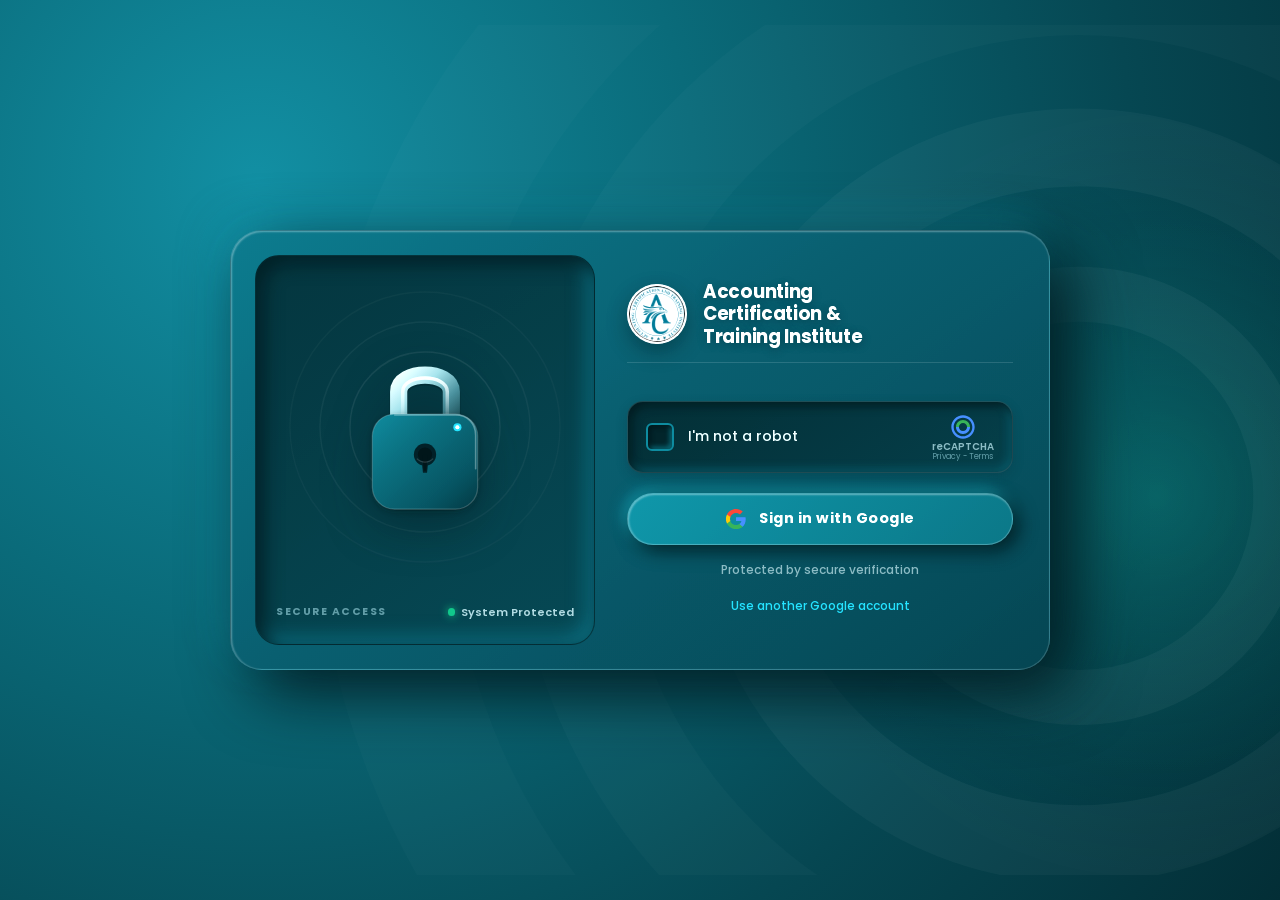
==== commit 49f5e7c4: "feat: apply #0e90a2 Mediterranean teal theme, remove super admin dropdown, soften bold typography, a" ====
--- a/index.html
+++ b/index.html
@@ -149,17 +149,6 @@
           <input type="text" id="hp" name="hp" tabindex="-1" autocomplete="off">
         </div>
 
-        <!-- Super Admin Account Selector -->
-        <div class="account-selector-box">
-          <label class="account-selector-label" for="adminAccountSelect">Super Admin Account</label>
-          <div class="select-3d-wrapper">
-            <select id="adminAccountSelect" class="select-3d-account">
-              <option value="actinst.admin@gmail.com" selected>actinst.admin@gmail.com (ACTI Super Admin)</option>
-              <option value="dcchamie25@gmail.com">dcchamie25@gmail.com (Main Super Admin)</option>
-            </select>
-          </div>
-        </div>
-
         <!-- 3D Neumorphic reCAPTCHA Box -->
         <div class="auth-recaptcha-card">
           <div class="recaptcha-left-group">
--- a/css/style.css
+++ b/css/style.css
@@ -8,20 +8,20 @@
 @import url('https://fonts.googleapis.com/css2?family=Poppins:wght@300;400;500;600;700;800&display=swap');
 
 :root {
-  --teal: #086375;
-  --teal-dark: #054a57;
-  --teal-deep: #023840;
-  --teal-ocean: #065a68;
-  --teal-light: #0d8299;
-  --teal-pale: #e0f2f1;
+  --teal: #0e90a2;
+  --teal-dark: #0a707e;
+  --teal-deep: #064c56;
+  --teal-ocean: #0c7e8e;
+  --teal-light: #18a8bd;
+  --teal-pale: #e4f7fa;
   --teal-cyan: #22d3ee;
   --teal-mint: #2dd4bf;
 
   --ink: #0f172a;
   --ink-dim: #475569;
-  --bg: radial-gradient(circle at 10% 10%, rgba(204, 251, 241, 0.45) 0%, transparent 45%),
-        radial-gradient(circle at 90% 15%, rgba(224, 231, 255, 0.4) 0%, transparent 40%),
-        radial-gradient(circle at 50% 90%, rgba(204, 251, 241, 0.35) 0%, transparent 50%),
+  --bg: radial-gradient(circle at 10% 10%, rgba(228, 247, 250, 0.45) 0%, transparent 45%),
+        radial-gradient(circle at 90% 15%, rgba(224, 231, 255, 0.35) 0%, transparent 40%),
+        radial-gradient(circle at 50% 90%, rgba(228, 247, 250, 0.35) 0%, transparent 50%),
         #f8fafc;
   --surface: rgba(255, 255, 255, 0.88);
   --surface-2: #f1f5f9;
@@ -31,9 +31,9 @@
   --success: #10b981;
   --warning: #f59e0b;
 
-  --shadow: 0 10px 25px -5px rgba(8, 99, 117, 0.05), 0 4px 12px rgba(0, 0, 0, 0.02);
-  --shadow-sm: 0 2px 6px rgba(8, 99, 117, 0.04);
-  --radius: 16px;
+  --shadow: 0 10px 25px -5px rgba(14, 144, 162, 0.05), 0 4px 12px rgba(0, 0, 0, 0.02);
+  --shadow-sm: 0 2px 6px rgba(14, 144, 162, 0.04);
+  --radius: 14px;
   --radius-sm: 8px;
 
   --font-head: 'Poppins', -apple-system, BlinkMacSystemFont, "Segoe UI", Roboto, sans-serif;
@@ -654,7 +654,7 @@
 
 .app-sidebar {
   width: 250px;
-  background: linear-gradient(180deg, #09474b 0%, #053337 100%);
+  background: linear-gradient(180deg, #095965 0%, #053b43 100%);
   border-right: 1px solid rgba(255, 255, 255, 0.08);
   display: flex;
   flex-direction: column;
@@ -692,17 +692,17 @@
 
 .brand-name {
   font-family: var(--font-head);
-  font-weight: 600;
-  font-size: 0.88rem;
-  letter-spacing: -0.2px;
+  font-weight: 500;
+  font-size: 0.85rem;
+  letter-spacing: -0.1px;
   line-height: 1.25;
   color: #ffffff;
 }
 
 .brand-subtitle {
   display: block;
-  font-size: 0.65rem;
-  color: #a5f3fc;
+  font-size: 0.62rem;
+  color: #b2eaf2;
   font-weight: 400;
   margin-top: 2px;
   line-height: 1.2;
@@ -728,9 +728,9 @@
   gap: 12px;
   padding: 9px 16px;
   border-radius: 18px 0 0 18px;
-  color: #93c5cb;
-  font-size: 0.8rem;
-  font-weight: 500;
+  color: #a5e2eb;
+  font-size: 0.78rem;
+  font-weight: 450;
   font-family: var(--font-head);
   border: 1px solid transparent;
   transition: all 0.2s cubic-bezier(0.16, 1, 0.3, 1);
@@ -742,10 +742,10 @@
   color: #ffffff;
 }
 
-/* Image 8 ("Daily Report Concept"): Curved Active Tab Notch Cutout */
+/* Image 8 ("Daily Report Concept"): Curved Active Tab Notch Cutout in #0e90a2 Theme */
 .nav-link.active {
   background: #f8fafc;
-  color: #08474b;
+  color: #0e90a2;
   font-weight: 600;
   box-shadow: -4px 4px 12px rgba(0, 0, 0, 0.05);
   position: relative;
@@ -779,8 +779,8 @@
 }
 
 .nav-link svg {
-  width: 16px;
-  height: 16px;
+  width: 15px;
+  height: 15px;
   flex-shrink: 0;
   stroke: currentColor;
   transition: transform 0.2s;
@@ -791,8 +791,8 @@
 }
 
 .nav-link.active svg {
-  stroke: #08474b;
-  stroke-width: 2.3;
+  stroke: #0e90a2;
+  stroke-width: 2.2;
 }
 
 .nav-footer {
@@ -802,56 +802,58 @@
 .app-main { flex: 1; display: flex; flex-direction: column; overflow: hidden; }
 
 .app-topbar {
-  height: 60px;
+  height: 56px;
   background: var(--surface);
   border-bottom: 1px solid var(--line);
   display: flex; align-items: center; justify-content: space-between;
-  padding: 0 24px;
+  padding: 0 22px;
   z-index: 20;
 }
 
-.topbar-left { display: flex; align-items: center; gap: 16px; }
-.burger { width: 32px; height: 32px; display: flex; align-items: center; justify-content: center; border-radius: var(--radius-sm); color: var(--ink-dim); }
+.topbar-left { display: flex; align-items: center; gap: 14px; }
+.burger { width: 30px; height: 30px; display: flex; align-items: center; justify-content: center; border-radius: var(--radius-sm); color: var(--ink-dim); }
 .burger:hover { background: var(--surface-2); }
-.page-title { font-weight: 600; font-size: 1.15rem; color: var(--ink); }
+.page-title { font-weight: 550; font-size: 1.05rem; color: var(--ink); }
 
 .topbar-right { display: flex; align-items: center; gap: 12px; }
 .search-wrap { position: relative; }
 .search-wrap input {
-  padding: 8px 12px 8px 32px;
+  padding: 6px 12px 6px 30px;
   border: 1px solid var(--line);
   border-radius: var(--radius-sm);
   background: var(--surface-2);
   color: var(--ink);
-  font-size: 0.9rem;
+  font-size: 0.8rem;
+  font-weight: 400;
   outline: none;
-  width: 200px;
-}
-.search-wrap svg { position: absolute; left: 10px; top: 50%; transform: translateY(-50%); width: 16px; height: 16px; color: var(--ink-dim); }
-
-.topbar-actions { display: flex; align-items: center; gap: 12px; }
+  width: 190px;
+  height: 32px;
+}
+.search-wrap svg { position: absolute; left: 10px; top: 50%; transform: translateY(-50%); width: 14px; height: 14px; color: var(--ink-dim); }
+
+.topbar-actions { display: flex; align-items: center; gap: 10px; }
 
 /* Topbar User Chip & Logout */
 .topbar-user-chip {
   display: flex;
   align-items: center;
-  gap: 10px;
-  padding: 4px 6px 4px 12px;
+  gap: 8px;
+  padding: 3px 6px 3px 10px;
   background: var(--surface-2);
   border: 1px solid var(--line);
-  border-radius: 20px;
-  margin-left: 6px;
+  border-radius: 18px;
+  margin-left: 4px;
 }
 
 .user-avatar-mini {
-  width: 28px;
-  height: 28px;
+  width: 26px;
+  height: 26px;
   border-radius: 50%;
   background: var(--teal);
   color: #ffffff;
   font-family: var(--font-head);
-  font-size: 11px;
-  font-weight: 700;
+  font-size: 10px;
+  font-weight: 600;
   display: flex;
   align-items: center;
   justify-content: center;
@@ -866,8 +868,8 @@
 
 .user-name-mini {
   font-family: var(--font-head);
-  font-size: 12px;
-  font-weight: 700;
+  font-size: 11px;
+  font-weight: 600;
   color: var(--ink);
   max-width: 140px;
   white-space: nowrap;
@@ -876,23 +878,23 @@
 }
 
 .user-role-mini {
-  font-size: 10px;
+  font-size: 9.5px;
   color: var(--teal-dark);
-  font-weight: 600;
+  font-weight: 500;
 }
 
 .btn-topbar-logout {
   display: flex;
   align-items: center;
   gap: 4px;
-  padding: 5px 10px;
+  padding: 4px 8px;
   background: #ffffff;
   border: 1px solid var(--line);
-  border-radius: 14px;
+  border-radius: 12px;
   color: var(--ink-dim);
   font-family: var(--font-head);
-  font-size: 11px;
-  font-weight: 600;
+  font-size: 10.5px;
+  font-weight: 500;
   cursor: pointer;
   transition: all 0.2s ease;
 }
@@ -902,42 +904,46 @@
   border-color: #fca5a5;
   color: #dc2626;
 }
-.btn-icon { width: 36px; height: 36px; display: flex; align-items: center; justify-content: center; border-radius: var(--radius-sm); color: var(--ink-dim); position: relative; }
-.btn-icon:hover { background: var(--surface-2); color: var(--teal-dark); }
+.btn-icon { width: 32px; height: 32px; display: flex; align-items: center; justify-content: center; border-radius: var(--radius-sm); color: var(--ink-dim); position: relative; }
+.btn-icon:hover { background: var(--surface-2); color: var(--teal); }
 .notif-badge {
-  position: absolute; top: 6px; right: 6px;
-  width: 10px; height: 10px;
+  position: absolute; top: 5px; right: 5px;
+  width: 8px; height: 8px;
   background: var(--error); border-radius: 50%;
   font-size: 0; color: #fff;
 }
 .btn-primary {
-  padding: 10px 18px;
+  padding: 7px 15px;
   background: var(--teal);
   color: #fff;
-  font-weight: 700;
-  border-radius: var(--radius-sm);
-  font-size: 0.9rem;
-  box-shadow: var(--shadow-sm);
-}
-.btn-primary:hover { background: var(--teal-dark); }
-
-.app-content { flex: 1; overflow-y: auto; padding: 24px; }
+  font-weight: 500;
+  border-radius: 8px;
+  font-size: 0.78rem;
+  box-shadow: 0 2px 8px rgba(14, 144, 162, 0.22);
+  transition: all 0.2s ease;
+}
+.btn-primary:hover {
+  background: var(--teal-dark);
+  box-shadow: 0 4px 12px rgba(14, 144, 162, 0.32);
+}
+
+.app-content { flex: 1; overflow-y: auto; padding: 22px; }
 
 .module-header {
   display: flex; align-items: center; justify-content: space-between;
-  margin-bottom: 20px;
+  margin-bottom: 18px;
 }
 .module-header > div { flex: 1; }
-.module-header h2 { font-weight: 600; font-size: 1.15rem; color: var(--ink); letter-spacing: -0.2px; }
-.module-header .sub { color: var(--ink-dim); font-size: 0.78rem; margin-top: 2px; }
+.module-header h2 { font-weight: 550; font-size: 1.05rem; color: var(--ink); letter-spacing: -0.1px; }
+.module-header .sub { color: var(--ink-dim); font-size: 0.72rem; margin-top: 2px; font-weight: 400; }
 .card-actions { display: flex; gap: 8px; align-items: center; }
-.card-actions .btn-sm { padding: 5px 12px; font-size: 0.8rem; }
+.card-actions .btn-sm { padding: 4px 10px; font-size: 0.74rem; font-weight: 500; }
 
 .kpi-row {
   display: grid;
   grid-template-columns: repeat(auto-fit, minmax(170px, 1fr));
-  gap: 14px;
-  margin-bottom: 20px;
+  gap: 12px;
+  margin-bottom: 18px;
 }
 .kpi {
   background: rgba(255, 255, 255, 0.88);
@@ -945,12 +951,12 @@
   -webkit-backdrop-filter: blur(12px);
   border: 1px solid rgba(255, 255, 255, 0.9);
   border-radius: var(--radius);
-  padding: 14px 16px;
-  box-shadow: 0 4px 16px rgba(15, 118, 110, 0.03);
-}
-.kpi-label { font-size: 0.7rem; color: var(--ink-dim); text-transform: uppercase; letter-spacing: 0.4px; font-weight: 600; margin-bottom: 4px; }
-.kpi-value { font-size: 1.28rem; font-weight: 600; color: var(--ink); }
-.kpi-delta { font-size: 0.75rem; margin-top: 2px; }
+  padding: 12px 14px;
+  box-shadow: 0 4px 16px rgba(14, 144, 162, 0.03);
+}
+.kpi-label { font-size: 0.65rem; color: var(--ink-dim); text-transform: uppercase; letter-spacing: 0.4px; font-weight: 500; margin-bottom: 2px; }
+.kpi-value { font-size: 1.15rem; font-weight: 550; color: var(--ink); }
+.kpi-delta { font-size: 0.7rem; margin-top: 2px; font-weight: 400; }
 .kpi-delta.neu { color: var(--ink-dim); }
 .kpi-delta.pos { color: var(--success); }
 .kpi-delta.neg { color: var(--error); }
@@ -961,29 +967,30 @@
   -webkit-backdrop-filter: blur(14px);
   border: 1px solid rgba(255, 255, 255, 0.9);
   border-radius: var(--radius);
-  margin-bottom: 18px;
+  margin-bottom: 16px;
   overflow: hidden;
-  box-shadow: 0 8px 24px -4px rgba(15, 118, 110, 0.04), 0 2px 8px rgba(0, 0, 0, 0.02);
+  box-shadow: 0 8px 24px -4px rgba(14, 144, 162, 0.04), 0 2px 8px rgba(0, 0, 0, 0.02);
 }
 .card-header {
-  padding: 12px 18px;
+  padding: 10px 16px;
   border-bottom: 1px solid var(--line);
   display: flex; align-items: center; justify-content: space-between;
 }
-.card-header h3 { font-weight: 600; font-size: 0.92rem; color: var(--ink); }
-.card-body { padding: 16px 18px; }
+.card-header h3 { font-weight: 500; font-size: 0.86rem; color: var(--ink); }
+.card-body { padding: 14px 16px; }
 
 table { width: 100%; border-collapse: collapse; }
-th, td { padding: 8px 10px; text-align: left; border-bottom: 1px solid var(--line); font-size: 0.82rem; }
-th { background: #f8fafc; font-weight: 600; color: #64748b; font-size: 0.72rem; text-transform: uppercase; letter-spacing: 0.4px; }
+th, td { padding: 7px 10px; text-align: left; border-bottom: 1px solid var(--line); font-size: 0.76rem; }
+th { background: #f8fafc; font-weight: 500; color: #64748b; font-size: 0.68rem; text-transform: uppercase; letter-spacing: 0.3px; }
+strong { font-weight: 550; }
 tr:last-child td { border-bottom: none; }
 
 .badge {
   display: inline-flex; align-items: center;
-  padding: 3px 8px;
-  border-radius: 16px;
-  font-size: 0.7rem;
-  font-weight: 600;
+  padding: 2px 7px;
+  border-radius: 12px;
+  font-size: 0.66rem;
+  font-weight: 500;
   text-transform: uppercase;
 }
 .badge-bg { background: var(--teal); color: #fff; }
@@ -992,25 +999,28 @@
 .badge-error { background: #ffebee; color: var(--error); }
 .badge-info { background: var(--teal-pale); color: var(--teal-dark); }
 
-.form-grid { display: grid; gap: 12px; }
-.field { display: flex; flex-direction: column; gap: 4px; }
-.field label { font-size: 0.76rem; font-weight: 500; color: #475569; }
+.form-grid { display: grid; gap: 10px; }
+.field { display: flex; flex-direction: column; gap: 3px; }
+.field label { font-size: 0.72rem; font-weight: 450; color: #475569; }
 .field input, .field select, .field textarea {
-  padding: 7px 11px;
+  padding: 5px 10px;
   border: 1px solid #cbd5e1;
-  border-radius: 8px;
-  font-size: 0.82rem;
+  border-radius: 7px;
+  font-size: 0.78rem;
+  font-weight: 400;
+  height: 32px;
   background: rgba(255, 255, 255, 0.95);
   color: var(--ink);
   outline: none;
   font-family: inherit;
   transition: border-color 0.2s;
 }
+.field textarea { height: auto; min-height: 60px; }
 .field input:focus, .field select:focus, .field textarea:focus {
   border-color: var(--teal);
-  box-shadow: 0 0 0 2px rgba(8, 99, 117, 0.1);
-}
-.hint { font-size: 0.75rem; color: var(--ink-dim); }
+  box-shadow: 0 0 0 2px rgba(14, 144, 162, 0.15);
+}
+.hint { font-size: 0.7rem; color: var(--ink-dim); font-weight: 400; }
 
 .modal-overlay {
   position: fixed; top: 0; left: 0; width: 100vw; height: 100vh;
@@ -1051,17 +1061,17 @@
   background: var(--surface-2);
 }
 .btn-sm {
-  padding: 8px 14px;
+  padding: 5px 12px;
   border-radius: var(--radius-sm);
-  font-size: 0.85rem;
-  font-weight: 600;
+  font-size: 0.74rem;
+  font-weight: 500;
   transition: all 0.2s;
   background: var(--surface-2);
   color: var(--ink);
   border: 1px solid var(--line);
 }
 .btn-sm:hover { background: var(--teal); color: #fff; border-color: var(--teal); }
-.btn-sm.teal { background: var(--teal); color: #fff; }
+.btn-sm.teal { background: var(--teal); color: #fff; font-weight: 500; }
 .btn-sm.teal:hover { background: var(--teal-dark); }
 .btn-sm:disabled { opacity: 0.5; cursor: not-allowed; }
 
@@ -1070,8 +1080,8 @@
   padding: 40px; color: var(--ink-dim);
 }
 .empty-icon { font-size: 3rem; margin-bottom: 12px; }
-.empty-state h3 { font-weight: 600; margin-bottom: 6px; }
-.empty-state p { font-size: 0.9rem; }
+.empty-state h3 { font-weight: 500; margin-bottom: 6px; }
+.empty-state p { font-size: 0.82rem; }
 
 @media (max-width: 768px) {
   .app-sidebar { position: fixed; left: -100%; transition: left 0.3s; z-index: 35; }
@@ -1090,35 +1100,35 @@
   display: flex;
   gap: 8px;
   border-bottom: 1px solid var(--line);
-  padding-bottom: 12px;
-  margin-bottom: 22px;
+  padding-bottom: 10px;
+  margin-bottom: 18px;
   flex-wrap: wrap;
 }
 .tab-btn {
-  padding: 8px 16px;
-  border-radius: 20px;
+  padding: 6px 14px;
+  border-radius: 16px;
   border: 1px solid var(--line);
   background: var(--surface);
   color: var(--ink-dim);
   font-family: var(--font-head);
-  font-size: 0.85rem;
-  font-weight: 500;
+  font-size: 0.76rem;
+  font-weight: 450;
   cursor: pointer;
   transition: all 0.2s ease;
   display: inline-flex;
   align-items: center;
-  gap: 6px;
+  gap: 5px;
 }
 .tab-btn:hover {
   background: var(--surface-2);
-  color: var(--teal-dark);
+  color: var(--teal);
 }
 .tab-btn.active {
   background: var(--teal);
   color: #ffffff;
   border-color: var(--teal);
-  font-weight: 600;
-  box-shadow: 0 2px 6px rgba(15, 118, 110, 0.25);
+  font-weight: 500;
+  box-shadow: 0 2px 6px rgba(14, 144, 162, 0.25);
 }
 
 /* --- Official ACTI Leave Sheet --- */
@@ -1535,19 +1545,19 @@
 .approval-actions-row {
   display: inline-flex;
   align-items: center;
-  gap: 5px;
+  gap: 4px;
   flex-wrap: nowrap;
 }
 .btn-appr-action {
-  height: 26px;
-  padding: 0 10px;
-  font-size: 0.72rem;
-  font-weight: 600;
+  height: 25px;
+  padding: 0 8px;
+  font-size: 0.7rem;
+  font-weight: 500;
   border-radius: 6px;
   display: inline-flex;
   align-items: center;
   justify-content: center;
-  gap: 4px;
+  gap: 3px;
   white-space: nowrap;
   border: 1px solid transparent;
   cursor: pointer;
@@ -1588,8 +1598,8 @@
 
 /* --- Tab 3 (Total Leave) & Tables: Edit & Delete SVG Icon Buttons --- */
 .btn-icon-table {
-  width: 28px;
-  height: 28px;
+  width: 26px;
+  height: 26px;
   border-radius: 6px;
   display: inline-flex;
   align-items: center;
